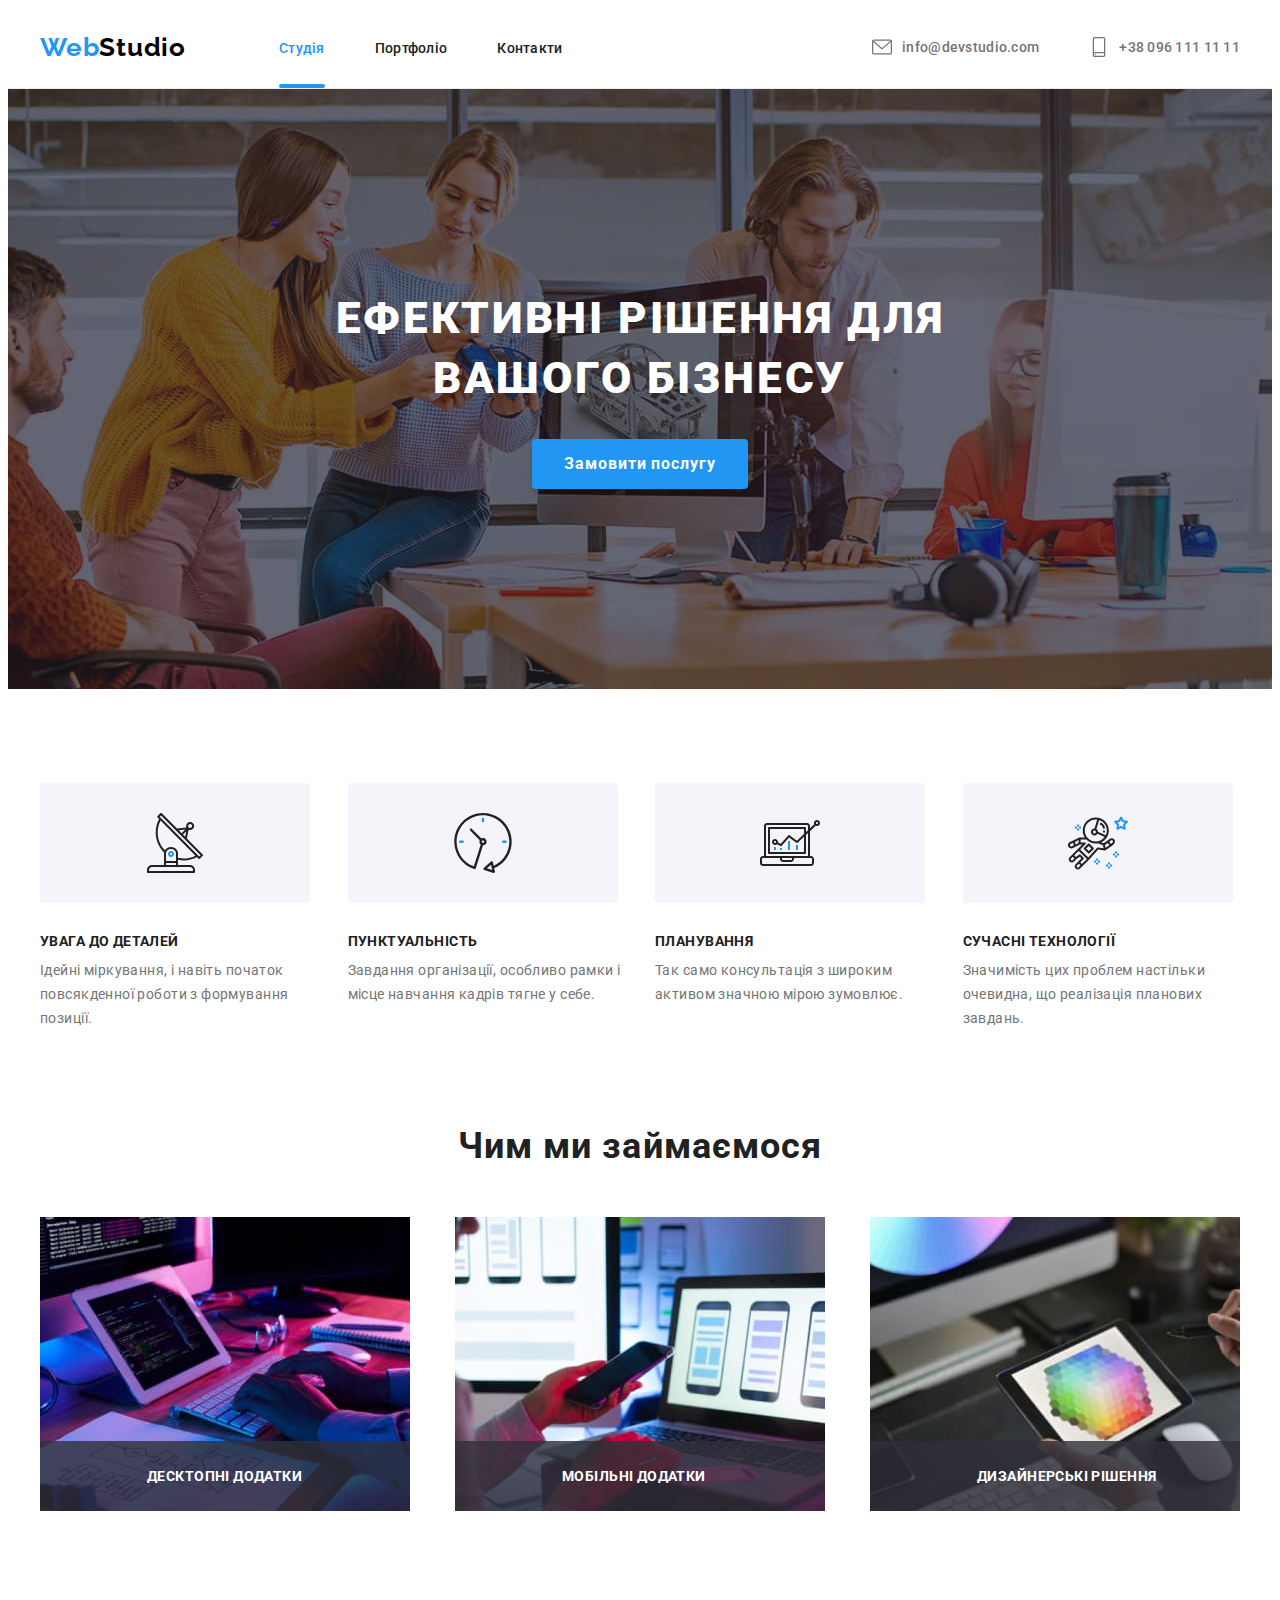
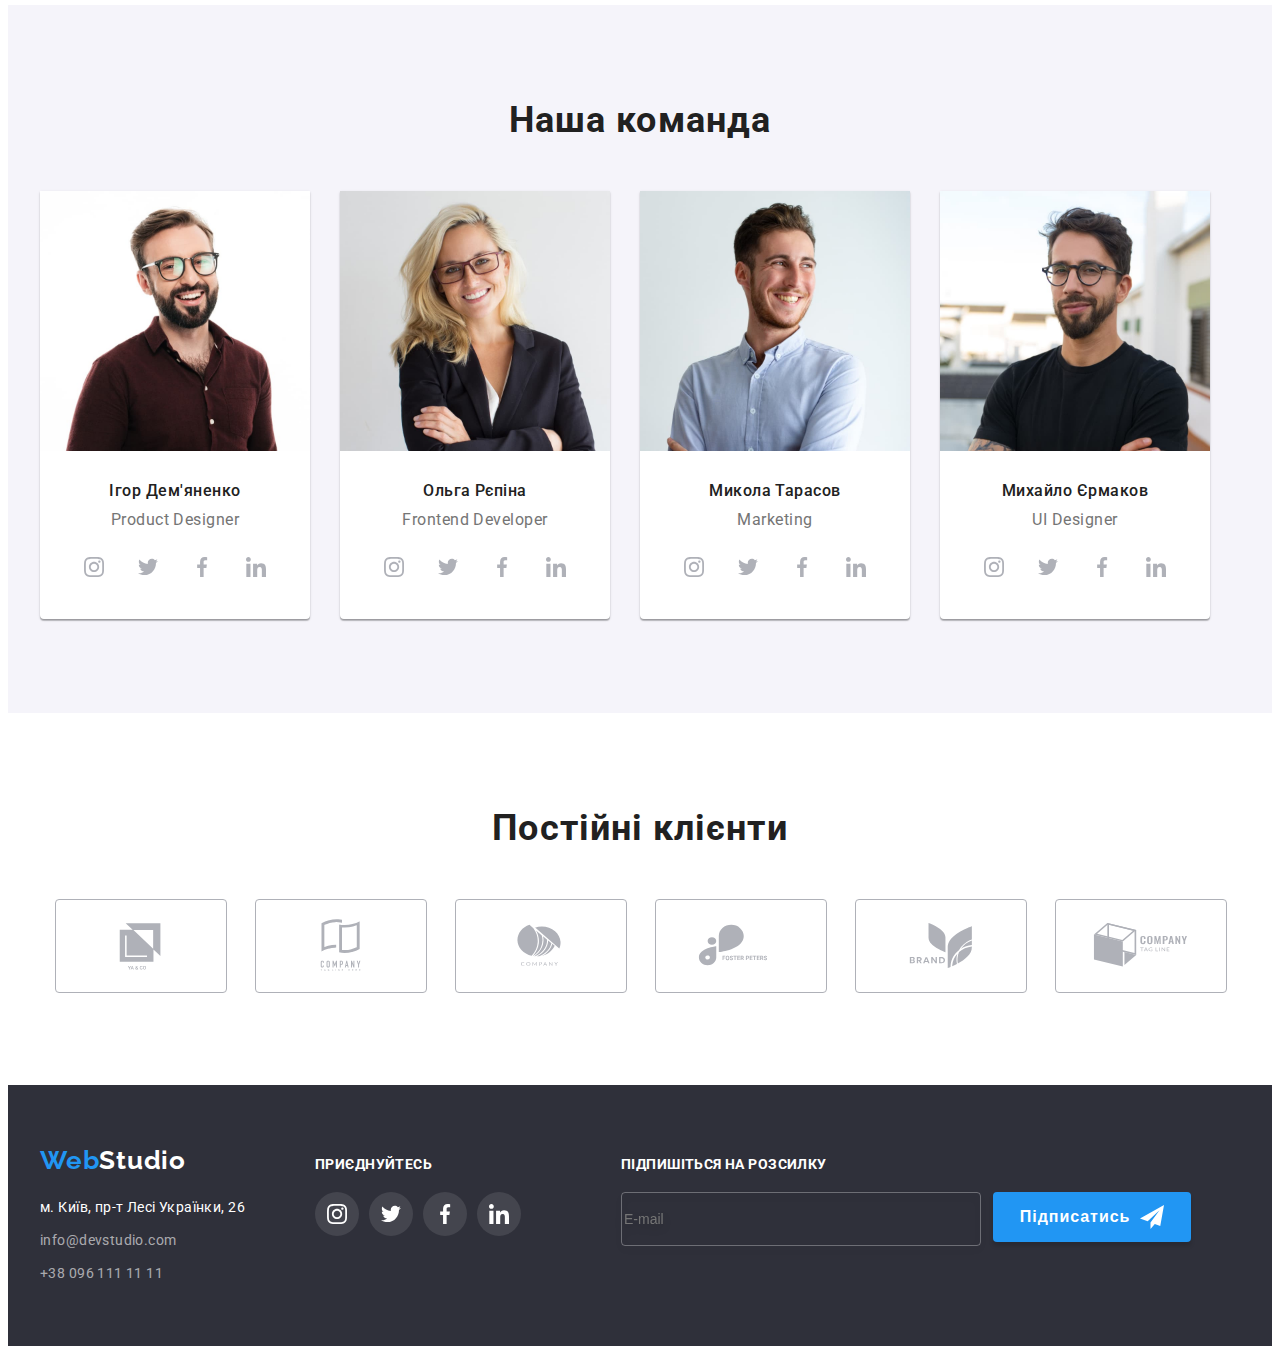
==== index.html @ 7d74ff97 "HW7" ====
<!DOCTYPE html>
<html lang="uk">
<head>
    <meta charset="UTF-8">
    <meta http-equiv="X-UA-Compatible" content="IE=edge">
    <meta name="viewport" content="width=device-width, initial-scale=1.0">
    <title>Home</title>
    <link rel="preconnect" href="https://fonts.googleapis.com">
    <link rel="preconnect" href="https://fonts.gstatic.com" crossorigin>
    <link href="https://fonts.googleapis.com/css2?family=Raleway:wght@700&family=Roboto:wght@400;500;700;900&display=swap" rel="stylesheet">
    <link rel="stylesheet" href="https://cdnjs.cloudflare.com/ajax/libs/modern-normalize/1.1.0/modern-normalize.min.css"
    integrity="sha512-wpPYUAdjBVSE4KJnH1VR1HeZfpl1ub8YT/NKx4PuQ5NmX2tKuGu6U/JRp5y+Y8XG2tV+wKQpNHVUX03MfMFn9Q=="
    crossorigin="anonymous" referrerpolicy="no-referrer" />
    <link rel="stylesheet" href="./css/styles.css">
</head>
<body>
    <header class="header">
        <div class="container header-container">
            <a href="#" class="logo link" lang="en">
            Web<span class="logo-studio">Studio</span>
            </a>
            <nav class="header-upnav">
                <ul class="header-nav">
                    <li><a href="#" class="header-is-active link is-active">Студія</a></li>
                    <li><a href="./portfolio.html" class="header-nav-link link non-active">Портфоліо</a></li>
                    <li><a href="#" class="header-nav-link link non-active">Контакти</a></li>
                </ul>
            </nav>
                <ul class="header-nav-list">
                    <li class="header-nav-downlist">
                        <a class="header-nav-address link" href="mailto:info@devstudio.com">
                            <svg class="header-soc-icon" width="20" height="20">
                                <use href="./images/icons.svg#icon-envelope"></use>
                            </svg>
                            info@devstudio.com
                        </a>
                    </li>
                    <li class="header-nav-downlist">
                        <a class="header-nav-contact link" href="tel:+380961111111">
                            <svg class="header-soc-icon" width="20" height="20">
                                <use href="./images/icons.svg#icon-smartphone"></use>
                            </svg>
                            +38 096 111 11 11
                        </a>
                    </li>
                </ul>
        </div>
        
    </header>

    <main>
        <section class="hero">
            <div class="container">
                <h1 class="hero-title">Ефективні рішення для <br> вашого бізнесу</h1>
                <button type="button" class="hero-btn" data-modal-open>Замовити послугу</button>
            </div>
        </section>
        
        <section class="about">
            <div class="container">
                <ul class="about-uplist">
                    <li class="about-list">
                        <div class="about-link">
                            <svg class="about-icon" width="106" height="60">
                                <use href="./images/icons.svg#icon-antenna"></use>
                            </svg>
                        </div>
                        <h3 class="about-title">УВАГА ДО ДЕТАЛЕЙ</h3>
                        <p class="about-subtitle">Ідейні міркування, і навіть початок повсякденної роботи з формування позиції.</p>
                    </li>
                    <li class="about-list">
                        <div class="about-link">
                            <svg class="about-icon" width="106" height="60">
                                <use href="./images/icons.svg#icon-clock"></use>
                            </svg>
                        </div>
                        <h3 class="about-title">ПУНКТУАЛЬНІСТЬ</h3>
                        <p class="about-subtitle">Завдання організації, особливо рамки і місце навчання кадрів тягне у себе.</p>
                    </li>
                    <li class="about-list">
                        <div class="about-link">
                            <svg class="about-icon" width="106" height="60">
                                <use href="./images/icons.svg#icon-diagram"></use>
                            </svg>
                        </div>
                        <h3 class="about-title">ПЛАНУВАННЯ</h3>
                        <p class="about-subtitle">Так само консультація з широким активом значною мірою зумовлює.</p>
                    </li>
                    <li class="about-list">
                        <div class="about-link">
                            <svg class="about-icon" width="106" height="60">
                                <use href="./images/icons.svg#icon-astronaut"></use>
                            </svg>
                        </div>
                        <h3 class="about-title">СУЧАСНІ ТЕХНОЛОГІЇ</h3>
                        <p class="about-subtitle">Значимість цих проблем настільки очевидна, що реалізація планових завдань.</p>
                    </li>
                </ul>
            </div>
        </section>
        
        <section class="example">
            <div class="container">
                <h2 class="example-title">Чим ми займаємося</h2>
                <ul class="example-list">
                    <li class="example-item">
                        <img src="./images/img.jpg" alt="Розробка" width="370" height="294">
                        <h3 class="example-text">Десктопні додатки</h3>
                    </li>
                    <li class="example-item">
                        <img src="./images/img-2.jpg" alt="Розмітка" width="370" height="294">
                        <h3 class="example-text">Мобільні додатки</h3>
                    </li>
                    <li class="example-item">
                        <img src="./images/img-3.jpg" alt="Дизайн" width="370" height="294">
                        <h3 class="example-text">Дизайнерські рішення</h3>
                    </li>
                </ul>
            </div>
        </section>
        
        <section class="team">
            <div class="container">
                <h2 class="team-title">Наша команда</h2>
                <ul class="team-uplist">
                    <li class="team-list">
                            <img class="team-item" src="./images/team1.jpg" alt="Ігор Дем'яненко" width="270" height="260">
                        <div class="team-description">
                            <h3 class="team-name">Ігор Дем'яненко</h3>
                            <p class="team-position">Product Designer</p>
                            <ul class="team-soc-list">
                                <li class="team-soc-item">
                                    <a class="team-soc-link link" href="#">
                                        <svg class="team-soc-icon" width="20" height="20">
                                            <use href="./images/icons.svg#icon-instagram"></use>
                                        </svg>
                                    </a>
                                </li>
                                <li class="team-soc-item">
                                    <a class="team-soc-link link" href="#">
                                        <svg class="team-soc-icon" width="20" height="20">
                                            <use href="./images/icons.svg#icon-twitter"></use>
                                        </svg>
                                    </a>
                                </li>
                                <li class="team-soc-item">
                                    <a class="team-soc-link link" href="#">
                                        <svg class="team-soc-icon" width="20" height="20">
                                            <use href="./images/icons.svg#icon-facebook"></use>
                                        </svg>
                                    </a>
                                </li>
                                <li class="team-soc-item">
                                    <a class="team-soc-link link" href="#">
                                        <svg class="team-soc-icon" width="20" height="20">
                                            <use href="./images/icons.svg#icon-linkedin"></use>
                                        </svg>
                                    </a>
                                </li>
                            </ul>
                        </div>
                    </li>
                    <li class="team-list">
                        <img class="team-item" src="./images/team2.jpg" alt="Ольга Рєпіна" width="270" height="260">
                        <div class="team-description">
                            <h3 class="team-name">Ольга Рєпіна</h3>
                            <p class="team-position">Frontend Developer</p>
                            <ul class="team-soc-list">
                                <li class="team-soc-item">
                                    <a class="team-soc-link link" href="#">
                                        <svg class="team-soc-icon" width="20" height="20">
                                            <use href="./images/icons.svg#icon-instagram"></use>
                                        </svg>
                                    </a>
                                </li>
                                <li class="team-soc-item">
                                    <a class="team-soc-link link" href="#">
                                        <svg class="team-soc-icon" width="20" height="20">
                                            <use href="./images/icons.svg#icon-twitter"></use>
                                        </svg>
                                    </a>
                                </li>
                                <li class="team-soc-item">
                                    <a class="team-soc-link link" href="#">
                                        <svg class="team-soc-icon" width="20" height="20">
                                            <use href="./images/icons.svg#icon-facebook"></use>
                                        </svg>
                                    </a>
                                </li>
                                <li class="team-soc-item">
                                    <a class="team-soc-link link" href="#">
                                        <svg class="team-soc-icon" width="20" height="20">
                                            <use href="./images/icons.svg#icon-linkedin"></use>
                                        </svg>
                                    </a>
                                </li>
                            </ul>
                        </div>
                    </li>
                    <li class="team-list">
                        <img class="team-item" src="./images/team3.jpg" alt="Микола Тарасов" width="270" height="260">
                        <div class="team-description">
                            <h3 class="team-name">Микола Тарасов</h3>
                            <p class="team-position">Marketing</p>
                            <ul class="team-soc-list">
                                <li class="team-soc-item">
                                    <a class="team-soc-link link" href="#">
                                        <svg class="team-soc-icon" width="20" height="20">
                                            <use href="./images/icons.svg#icon-instagram"></use>
                                        </svg>
                                    </a>
                                </li>
                                <li class="team-soc-item">
                                    <a class="team-soc-link link" href="#">
                                        <svg class="team-soc-icon" width="20" height="20">
                                            <use href="./images/icons.svg#icon-twitter"></use>
                                        </svg>
                                    </a>
                                </li>
                                <li class="team-soc-item">
                                    <a class="team-soc-link link" href="#">
                                        <svg class="team-soc-icon" width="20" height="20">
                                            <use href="./images/icons.svg#icon-facebook"></use>
                                        </svg>
                                    </a>
                                </li>
                                <li class="team-soc-item">
                                    <a class="team-soc-link link" href="#">
                                        <svg class="team-soc-icon" width="20" height="20">
                                            <use href="./images/icons.svg#icon-linkedin"></use>
                                        </svg>
                                    </a>
                                </li>
                            </ul>
                        </div>
                    </li>
                    <li class="team-list">
                        <img class="team-item" src="./images/team4.jpg" alt="Михайло Єрмаков" width="270" height="260">
                        <div class="team-description">
                            <h3 class="team-name">Михайло Єрмаков</h3>
                            <p class="team-position">UI Designer</p>
                            <ul class="team-soc-list">
                                <li class="team-soc-item">
                                    <a class="team-soc-link link" href="#">
                                        <svg class="team-soc-icon" width="20" height="20">
                                            <use href="./images/icons.svg#icon-instagram"></use>
                                        </svg>
                                    </a>
                                </li>
                                <li class="team-soc-item">
                                    <a class="team-soc-link link" href="#">
                                        <svg class="team-soc-icon" width="20" height="20">
                                            <use href="./images/icons.svg#icon-twitter"></use>
                                        </svg>
                                    </a>
                                </li>
                                <li class="team-soc-item">
                                    <a class="team-soc-link link" href="#">
                                        <svg class="team-soc-icon" width="20" height="20">
                                            <use href="./images/icons.svg#icon-facebook"></use>
                                        </svg>
                                    </a>
                                </li>
                                <li class="team-soc-item">
                                    <a class="team-soc-link link" href="#">
                                        <svg class="team-soc-icon" width="20" height="20">
                                            <use href="./images/icons.svg#icon-linkedin"></use>
                                        </svg>
                                    </a>
                                </li>
                            </ul>
                        </div>
                    </li>
                </ul>
            </div>
        </section>
    </main>

    <section class="custom">
        <div class="container">
        <h2 class="custom-title">Постійні клієнти</h2>
            <ul class="custom-list">
                <li class="custom-item">
                    <a class="custom-link link" href="#">
                        <svg class="custom-icon" width="106" height="60">
                            <use href="./images/icons.svg#icon-logo1"></use>
                        </svg>
                    </a>
                </li>
                <li class="custom-item">
                    <a class="custom-link link" href="#">
                        <svg class="custom-icon" width="106" height="60">
                            <use href="./images/icons.svg#icon-logo2"></use>
                        </svg>
                    </a>
                </li>
                <li class="custom-item">
                    <a class="custom-link link" href="#">
                        <svg class="custom-icon" width="106" height="60">
                            <use href="./images/icons.svg#icon-logo3"></use>
                        </svg>
                    </a>
                </li>
                <li class="custom-item">
                    <a class="custom-link link" href="#">
                        <svg class="custom-icon" width="106" height="60">
                            <use href="./images/icons.svg#icon-logo4"></use>
                        </svg>
                    </a>
                </li>
                <li class="custom-item">
                    <a class="custom-link link" href="#">
                        <svg class="custom-icon" width="106" height="60">
                            <use href="./images/icons.svg#icon-logo5"></use>
                        </svg>
                    </a>
                </li>
                <li class="custom-item">
                    <a class="custom-link link" href="#">
                        <svg class="custom-icon" width="106" height="60">
                            <use href="./images/icons.svg#icon-logo6"></use>
                        </svg>
                    </a>
                </li>
            </ul>
        </div>
    </section>

    <footer class="footer">
        <div class="container">
            <address class="footer-address">
                <div>
                    <a class="logo-footer link" href="./index.html">
                        Web<span class="logo-studio-footer">Studio</span>
                    </a>
                    <ul class="footer-address-list">
                        <li class="footer-contact">
                            <a class="footer-contact-address link" href="https://goo.gl/maps/bJUDp4eKKRwuamcF7" target="_blank"
                                rel="noopener noreferrer">м. Київ, пр-т Лесі Українки, 26</a>
                        </li>
                        <li class="footer-contact">
                            <a class="footer-contact-link link" href="mailto:info@devstudio.com">info@devstudio.com</a>
                        </li>
                        <li class="footer-contact">
                            <a class="footer-contact-link link" href="tel:+380961111111">+38 096 111 11 11</a>
                        </li>
                    </ul>
                </div>
                <div class="footer-soc">
                    <h2 class="footer-title">приєднуйтесь</h2>
                    <ul class="team-soc-list">
                        <li class="footer-soc-item">
                            <a class="footer-soc-link link" href="#">
                                <svg class="footer-soc-icon" width="20" height="20">
                                    <use href="./images/icons.svg#icon-instagram"></use>
                                </svg>
                            </a>
                        </li>
                        <li class="footer-soc-item">
                            <a class="footer-soc-link link" href="#">
                                <svg class="footer-soc-icon" width="20" height="20">
                                    <use href="./images/icons.svg#icon-twitter"></use>
                                </svg>
                            </a>
                        </li>
                        <li class="footer-soc-item">
                            <a class="footer-soc-link link" href="#">
                                <svg class="footer-soc-icon" width="20" height="20">
                                    <use href="./images/icons.svg#icon-facebook"></use>
                                </svg>
                            </a>
                        </li>
                        <li class="footer-soc-item">
                            <a class="footer-soc-link link" href="#">
                                <svg class="footer-soc-icon" width="20" height="20">
                                    <use href="./images/icons.svg#icon-linkedin"></use>
                                </svg>
                            </a>
                        </li>
                    </ul>
                </div>
                <div class="footer-send">
                    <h3 class="footer-left-title">Підпишіться на розсилку</h3>
                    <form class="footer-downsend">
                        <input type="email" name="mail" placeholder="E-mail" class="mail-footer">
                        <button type="submit" class="btn-footer">Підписатись
                            <svg class="footer-btn-icon" width="24" height="24">
                                <use href="./images/icons.svg#icon-send"></use>
                            </svg>
                        </button>
                    </form>
                </div>
            </address>
        </div>
    </footer>
    
    <div class="backdrop is-hidden" data-modal>
        <div class="modal">
            <button class="modal-btn" data-modal-close>
                <svg class="modal-close-icon" width="18" height="18">
                    <use href="./images/icons.svg#icon-close-back"></use>
                </svg>
            </button>
            <h2 class="modal-title">Залиште свої дані, ми вам передзвонимо</h2>
            <form class="js-speaker-form">
                    <label for="name" class="text-upbox">Ім'я</label>
                    <div class="modal-content">
                        <input type="text" name="name" id="name" class="modal-upbox">
                        <svg class="modal-icon" width="18" height="18">
                            <use href="./images/icons.svg#icon-person"></use>
                        </svg>
                    </div>
                
                <label for="tel" class="text-upbox">Телефон</label>
                <div class="modal-content">
                    <input type="tel" name="tel" id="tel" class="modal-upbox">
                    <svg class="modal-icon" width="18" height="18">
                        <use href="./images/icons.svg#icon-phone"></use>
                    </svg>
                </div>

                <label for="email" class="text-upbox">Пошта</label>
                <div class="modal-content">
                    <input type="email" name="email" id="email" class="modal-upbox">
                    <svg class="modal-icon" width="18" height="18">
                        <use href="./images/icons.svg#icon-email"></use>
                    </svg>
                </div>

                <label for="comment" class="comment">Коментар</label>
                <textarea class="comment-box" name="comment" placeholder="Введіть текст" id="comment"></textarea>
                
            </form>
                <form class="checkbox">
                        <input type="checkbox" name="agree" value="agree" id="agree" class="agree-box" />
                        <span class="checkbox-icon"></span>
                        <label for="agree" class="agree">Погоджуюся з розсилкою та приймаю 
                            <a href="#" class="link-in-agree">Умови договору</a>
                        </label>
                </form>
                <form class="btn-sudmit-box">
                    <button type="submit" class="btn-sudmit">Відправити</button>
                </form>
        </div>
    </div>
    
<script src="./js/modal.js"></script>
</body>

</html
---- css/styles.css ----
:root{
--title-color: #212121;
--subtitle-color: #757575;
--blue-active-color: #2196F3;
--white-title-color: #FFFFFF;
--white-btm-color: #FFFFFF;
--fill-icons-color: #AFB1B8;
--t-d: 250ms;
--t-t-f: cubic-bezier(0.4, 0, 0.2, 1);
}

h1,
h2,
h3,
h4,
h5,
h6,
p {
    margin: 0;
}

ul {
    list-style: none;
    margin: 0;
    padding: 0;
}

img {
    display: block;
}

body{
    font-family: 'Roboto', sans-serif;
}
.link {
    text-decoration: none;
}
.logo{
    font-family: 'Raleway';
    font-style: normal;
    font-weight: 700;
    font-size: 26px;
    line-height: 1.1923;
    letter-spacing: 0.03em;
    color: #2196F3;
    
    margin-right: 93px;
}

.logo-studio {
    color: #000000;
}
.logo-studio-footer {
    color: #FFFFFF;
}

.container {
    width: 1200px;
    padding-left: 15px;
    padding-right: 15px;
    margin: 0 auto;
    
}

/* ------------HEADER-------------- */

.header-container{
    display: flex;
    align-items: center;
}

.header {
    padding-top: 24px;
    padding-bottom: 25px;
    border-bottom: 1px solid rgba(236, 236, 236, 1);
}

.header-upnav {
    display: flex;
}

.header-nav {
    list-style: none;
    display: flex;
    gap: 50px;
}


.header-nav-link {
    position: relative;

    font-weight: 500;
    font-size: 14px;
    line-height: 1.1428;
    letter-spacing: 0.02em;
    color: var(--title-color);
    text-decoration: none;
    padding-bottom: 32px;

    transition-property: color;
    transition-duration: var(--t-d);
    transition-timing-function: var(--t-t-f);
}

.header-nav-link:hover,
.header-nav-link:focus {
    color: var(--blue-active-color);
}

.header-is-active{
    position: relative;

    font-weight: 500;
    font-size: 14px;
    line-height: 1.1428;
    letter-spacing: 0.02em;
    color: var(--blue-active-color);
    text-decoration: none;
    padding-bottom: 32px;
}

.non-active{}

.non-active::after{
    content:"";

    position: absolute;
    left: 0;
    bottom: 0;

    width: 100%;
    height: 4px;
    background: var(--blue-active-color);
    border-radius: 2px;

    opacity: 0;

    transition-property: opacity;
    transition-duration: var(--t-d);
    transition-timing-function: var(--t-t-f);
}

.non-active:hover::after,
.non-active:focus::after {
    opacity: 1;
}

.is-active{}

.is-active::after {
    content:"";

    position: absolute;
    left: 0;
    bottom: 0;

    width: 100%;
    height: 4px;
    background: var(--blue-active-color);
    border-radius: 2px;
    display: block;


    transition-property: opacity;
    transition-duration: var(--t-d);
    transition-timing-function: var(--t-t-f);
}


.header-nav-list {
    display: flex;
    margin-left: auto;
}

.header-nav-downlist {
}


.header-nav-address {
    font-weight: 500;
    font-size: 14px;
    line-height: 1.1428;
    letter-spacing: 0.02em;
    color: var(--subtitle-color);
    margin-right: 50px;
    display: flex;
    align-items: center;
    transition-property: color;
    transition-duration: var(--t-d);
    transition-timing-function: var(--t-t-f);
    }

.header-soc-icon {
fill: #757575;
margin-right: 10px;
transition-property: fill;
transition-duration: var(--t-d);
transition-timing-function: var(--t-t-f);
}

.header-nav-address:hover,
.header-nav-address:focus {
color: var(--blue-active-color);
}

.header-nav-address:hover .header-soc-icon,
.header-nav-address:focus .header-soc-icon {
    fill: var(--blue-active-color);
}

.header-nav-contact {
    font-weight: 500;
    font-size: 14px;
    line-height: 1.1428;
    letter-spacing: 0.02em;
    color: var(--subtitle-color);
    display: flex;
    align-items: center;
    transition-property: color;
    transition-duration: var(--t-d);
    transition-timing-function: var(--t-t-f);
}

.header-nav-contact:hover,
.header-nav-contact:focus {
color: var(--blue-active-color);
}

.header-nav-contact:hover .header-soc-icon,
.header-nav-contact:focus .header-soc-icon {
    fill: var(--blue-active-color);
}
/* ------------HERO-------------- */

.hero{
background-image: linear-gradient(rgba(47, 48, 58, 0.4),
    rgba(47, 48, 58, 0.4)),
    url(../images/hero_image.jpg);

    background-position: center;
    background-size: cover;
    margin: 0 auto;

    padding-top: 200px;
    padding-bottom: 200px;
}

.hero-title {
    font-weight: 900;
    font-size: 44px;
    line-height: 1.3636;
    text-align: center;
    letter-spacing: 0.06em;
    color: var(--white-title-color);
    text-transform: uppercase;
    margin-bottom: 30px;
}
.hero-btn {
    font-family: inherit;
    font-weight: 700;
    font-size: 16px;
    line-height: 1.875;
    display: flex;
    align-items: center;
    text-align: center;
    letter-spacing: 0.06em;
    color: var(--white-btm-color);
    background: #2196F3;
    box-shadow: 0px 4px 4px rgba(0, 0, 0, 0.15);
    border-radius: 4px;
    border: none;
    cursor: pointer;
    display: block;
    margin: 0 auto;
    width: 216px;
    height: 50px;
}

/* ------------ABOUT-------------- */

.about {
    padding-top: 94px;
    padding-bottom: 94px;
}

.about-uplist {
    display: flex;
    gap: 30px;
}

.about-list {
    flex-basis: calc((100% - 90px) / 4);
}

.about-title {
    font-size: 14px;
    line-height: 1.1428;
    letter-spacing: 0.03em;
    text-transform: uppercase;
    color: var(--title-color);
    margin-bottom: 10px;
}
.about-subtitle {
    font-size: 14px;
    line-height: 1.7142;
    letter-spacing: 0.03em;
    color: var(--subtitle-color);
}

.about-link {
    width: 270px;
    height: 120px;
    background: #F5F4FA;
    border-radius: 4px;
    display: flex;
    align-items: center;
    justify-content: center;
    margin-bottom: 30px;
}

.about-icon {
}

/* ------------EXAMPLE-------------- */

.example {
    padding-bottom: 94px;
}
.example-title {
    font-size: 36px;
    line-height: 1.17;
    text-align: center;
    letter-spacing: 0.03em;
    color: var(--title-color);
    margin-bottom: 50px;
}
.example-list {
    display: flex;
    justify-content: space-between;
}

.example-item {
    position: relative;
}

.example-item::after{
    content: "";
    position: absolute;
    background: rgba(47, 48, 58, 0.8);
    width: 100%;
    height: 70px;
    bottom: 0px;
}

.example-text {
    font-size: 14px;
    line-height: 1.1428;
    text-align: center;
    letter-spacing: 0.03em;
    text-transform: uppercase;
    color: #FFFFFF;

    position: absolute;
    bottom: 27px;
    left: 107px;
    z-index: 1;
}

/* ------------TEAM-------------- */

.team {
    background: #F5F4FA;
    padding-top: 94px;
    padding-bottom: 94px;
}
.team-title {
    font-size: 36px;
    line-height: 1.17;
    text-align: center;
    letter-spacing: 0.03em;
    color: var(--title-color);
    margin-bottom: 50px;
}
.team-uplist {
    display: flex;
    gap: 30px;
}

.team-list {
    background-color: #FFFFFF;
    box-shadow: 0px 1px 3px rgba(0, 0, 0, 0.12), 0px 1px 1px rgba(0, 0, 0, 0.14), 0px 2px 1px rgba(0, 0, 0, 0.2);
    border-radius: 0px 0px 4px 4px;
}

.team-item {
}

.team-description {
    padding-top: 30px;
    padding-bottom: 30px;
}

.team-name {
    font-weight: 500;
    font-size: 16px;
    line-height: 1.1875;
    text-align: center;
    letter-spacing: 0.03em;
    color: var(--title-color);
    margin-bottom: 10px;
}
.team-position {
    font-size: 16px;
    line-height: 1.1875;
    text-align: center;
    letter-spacing: 0.03em;
    color: var(--subtitle-color);
    margin-bottom: 16px;
}

.team-soc-list {
    display: flex;
    justify-content: center;
    gap: 10px;
}

.team-soc-item {
    width: 44px;
    height: 44px;
}

.team-soc-link {
    width: 100%;
    height: 100%;
    background-color: #FFFFFF;
    border-radius: 50%;
    display: flex;
    align-items: center;
    justify-content: center;

    transition-property: background-color;
    transition-duration: var(--t-d);
    transition-timing-function: var(--t-t-f);
}

.team-soc-icon {
    fill: var(--fill-icons-color);
    transition-property: fill;
    transition-duration: var(--t-d);
    transition-timing-function: var(--t-t-f);
}

.team-soc-link:hover,
.team-soc-link:focus {
    background-color: var(--blue-active-color);
}

.team-soc-link:hover .team-soc-icon,
.team-soc-link:focus .team-soc-icon {
    fill: #FFFFFF;
}


/* ------------Custom-------------- */

.custom {
    background: #FFFFFF;
    padding-top: 94px;
    padding-bottom: 94px;
}

.custom-title {
    font-size: 36px;
    line-height: 1.17;
    text-align: center;
    letter-spacing: 0.03em;
    color: var(--title-color);
    margin-bottom: 50px;
}

.custom-list {
    display: flex;
    justify-content: center;
    gap: 30px;
}

.custom-item {
    width: 170px;
    height: 92px;
}

.custom-link {
    width: 100%;
    height: 100%;
    border: 1px solid #AFB1B8;
    border-radius: 4px;
    display: flex;
    align-items: center;
    justify-content: center;
    transition-property: border-color;
    transition-duration: var(--t-d);
    transition-timing-function: var(--t-t-f);
}

.custom-icon {
fill: var(--fill-icons-color);
transition-property: fill;
transition-duration: var(--t-d);
transition-timing-function: var(--t-t-f);
}

.custom-link:hover,
.custom-link:focus {
    border-color: #2196F3;
}

.custom-link:hover .custom-icon,
.custom-link:focus .custom-icon {
    fill: var(--blue-active-color);
}


/* ------------FOOTER-------------- */

.footer {
background: #2F303A;
padding-top: 60px;
padding-bottom: 60px;
}

.logo-footer {
    font-family: 'Raleway';
    font-style: normal;
    font-weight: 700;
    font-size: 26px;
    line-height: 1.1923;
    letter-spacing: 0.03em;
    color: #2196F3;
}

.footer-address {
    display: flex;
    align-items: baseline;
}

.footer-address-list{
    margin-top: 20px;
}

.footer-contact {
    font-size: 14px;
    line-height: 1.7142;
    letter-spacing: 0.03em;
    font-style: normal;
    margin-top: 9px;
}

.footer-contact-address {
color: #FFFFFF;
}
.footer-contact-link{
    color: rgba(255, 255, 255, 0.6)
}

.footer-soc {
    margin-left: 70px;
}

.footer-title {
    font-style: normal;
    font-size: 14px;
    line-height: 1.1428;
    letter-spacing: 0.03em;
    text-transform: uppercase;
    color: #FFFFFF;
    margin-bottom: 20px;
}

.team-soc-list {
    display: flex;
    justify-content: center;
    gap: 10px;
}

.footer-soc-item {
    width: 44px;
    height: 44px;
}

.footer-soc-link {
    width: 100%;
    height: 100%;
    background-color: rgba(255, 255, 255, 0.1);
    border-radius: 50%;
    display: flex;
    align-items: center;
    justify-content: center;
    transition-property: background-color;
    transition-duration: var(--t-d);
    transition-timing-function: var(--t-t-f);
}

.footer-soc-icon {
fill: #FFFFFF;
}

.footer-soc-link:hover,
.footer-soc-link:focus {
    background-color: var(--blue-active-color);
}

.footer-send {
    width: 570px;
    height: 86px;
    margin-left: 93px;
    padding-left: 7px;
}

.footer-left-title {
    font-style: normal;
    font-size: 14px;
    line-height: 1.1428;
    letter-spacing: 0.03em;
    text-transform: uppercase;
    color: #FFFFFF;
    margin-bottom: 20px;
}

.footer-downsend {
    display: flex;
}

.mail-footer {
    width: 358px;
    height: 50px;
    background-color: transparent;
    margin-right: 12px;
    font-size: 14px;
    color: #FFFFFF;

    border: 1px solid rgba(255, 255, 255, 0.3);
    filter: drop-shadow(0px 4px 4px rgba(0, 0, 0, 0.15));
    border-radius: 4px;
}

.btn-footer {
    font-weight: 700;
    font-size: 16px;
    line-height: 1.875;

    display: flex;
    align-items: center;
    text-align: center;
    justify-content: center;
    letter-spacing: 0.06em;

    color: #FFFFFF;

    width: 200px;
    height: 50px;

    background: #2196F3;
    box-shadow: 0px 4px 4px rgba(0, 0, 0, 0.15);
    border-radius: 4px;
    border: none;
    cursor: pointer;
}

.footer-btn-icon {
    fill: #FFFFFF;
    margin-left: 10px;
}

/* ------------PORTFOLIO-------------- */

.portfolio {
    padding-top: 94px;
    padding-bottom: 94px;
}
.all-btn {
    margin-bottom: 50px;

    display: flex;
    gap: 8px;
    justify-content: center;
}

.portfolio-btn {
    font-family: 'Roboto';
    font-style: normal;
    font-weight: 500;
    font-size: 16px;
    line-height: 1.625;
    text-align: center;
    letter-spacing: 0.03em;
    color: #212121;
    cursor: pointer;
    background: #F5F4FA;
    border: none;
    border-radius: 4px;
    padding: 6px 22px 6px 22px;

    transition-property: background-color, box-shadow, border-radius, color ;
    transition-duration: var(--t-d);
    transition-timing-function: var(--t-t-f);
}
.portfolio-btn:hover,
.portfolio-btn:focus{
background-color: #2196F3;
box-shadow: 0px 3px 1px rgba(0, 0, 0, 0.1), 0px 1px 2px rgba(0, 0, 0, 0.08), 0px 2px 2px rgba(0, 0, 0, 0.12);
border-radius: 4px;
color: #FFFFFF;
}

.portfolio-uplist {
    display: flex;
    gap: 28px;
    flex-wrap: wrap;
}

.portfolio-list {
transition-property: box-shadow;
transition-duration: var(--t-d);
transition-timing-function: var(--t-t-f);
}

.portfolio-list:hover,
.portfolio-list:focus {
box-shadow: 0px 1px 1px rgba(0, 0, 0, 0.12), 0px 4px 4px rgba(0, 0, 0, 0.06), 1px 4px 6px rgba(0, 0, 0, 0.16);
}

.portfolio-list:hover .portfolio-uptext,
.portfolio-list:focus .portfolio-uptext {
transform: translateY(0%);
}
.portfolio-list:hover .portfolio-block::after,
.portfolio-list:focus .portfolio-block::after{
transform: translateY(-100%);
}

.portfolio-block {
    position: relative;
    overflow: hidden;
}

.portfolio-block::after {
    content: "";
    position: absolute;
    background-color: rgba(33, 150, 243, 0.9);
    width: 100%;
    height: 100%;
    transform: translateY(0%);

    transition-property: transform;
    transition-duration: var(--t-d);
    transition-timing-function: var(--t-t-f);
}

.portfolio-item {}

.portfolio-uptext {
    font-size: 18px;
    line-height: 1.5555;
    letter-spacing: 0.03em;
    color: #FFFFFF;

    position: absolute;
    top: 63px;
    left: 24px;
    bottom: 63px;
    right: 24px;
    transform: translateY(134%);
    z-index: 1;

    transition-property: transform;
    transition-duration: var(--t-d);
    transition-timing-function: var(--t-t-f);
}

.under-photo {
    padding: 20px 24px;
    border: 1px solid #EEEEEE;
}

.portfolio-title {
    font-size: 18px;
    line-height: 2;
    letter-spacing: 0.06em;
    color: var(--title-color);
}
.portfolio-text {
    font-size: 16px;
    line-height: 1.875;
    letter-spacing: 0.03em;
    color: var(--subtitle-color);
}


/* ------------MODAL-------------- */

.backdrop{
    position: fixed;
    top: 0;
    left: 0;

    width: 100%;
    height: 100%;
    background: rgba(0, 0, 0, 0.2);

    transition-property: opacity visibility;
    transition-duration: var(--t-d);
    transition-timing-function: var(--t-t-f);
}

.backdrop.is-hidden{
    opacity: 0;
    visibility: hidden;
    pointer-events: none;
}

.backdrop.is-hidden .modal{
    transform: translate(-50%, -50%) scale(2);
}

.modal{
    position: absolute;
    top: 50%;
    left: 50%;
    transform: translate(-50%, -50%) scale(1);

    width: 528px;
    height: 581px;
    background: #FFFFFF;
    box-shadow: 0px 1px 3px rgba(0, 0, 0, 0.12), 0px 1px 1px rgba(0, 0, 0, 0.14), 0px 2px 1px rgba(0, 0, 0, 0.2);
    border-radius: 4px;


    transition-property: transform;
    transition-duration: var(--t-d);
    transition-timing-function: var(--t-t-f);
}

.modal-btn{
    width: 30px;
    height: 30px;
    background: #FFFFFF;
    border: 1px solid rgba(0, 0, 0, 0.1);
    border-radius: 50%;
    display: flex;
    align-items: center;
    justify-content: center;
    margin-left: auto;
    margin-right: 8px;
    margin-top: 8px;
    cursor: pointer;
}

.modal-close-icon {
    fill: #000000;
}

.modal-btn:hover .modal-close-icon,
.modal-btn:focus .modal-close-icon{
    fill: var(--blue-active-color);
}

.modal-title{
    font-size: 20px;
    line-height: 1.15;
    text-align: center;
    letter-spacing: 0.03em;
    color: var(--title-color);

    margin-top: 10px;
}

.js-speaker-form {
    width: 448px;
    height: 342px;
    margin-left: 40px;
    margin-top: 12px;
    display: flex;

    flex-direction: column;
}

.text-upbox{
    font-weight: 400;
    font-size: 12px;
    line-height: 1.6666;
    letter-spacing: 0.01em;
    color: #757575;
}

.modal-content {
    position: relative;
}

.modal-upbox{
    border: 1px solid rgba(33, 33, 33, 0.2);
    border-radius: 4px;
    width: 448px;
    min-height: 40px;
    margin-bottom: 6px;
    padding-left: 35px;
    outline: transparent;

    transition-property: border-color;
    transition-duration: var(--t-d);
    transition-timing-function: var(--t-t-f);
}

.modal-upbox:focus{
    border-color: var(--blue-active-color);
}

.modal-icon{
    position: absolute;
    left: 12px;
    top: 50%;
    transform: translateY(-60%);

    transition-property: fill;
    transition-duration: var(--t-d);
    transition-timing-function: var(--t-t-f);
}

.modal-upbox:focus + .modal-icon{
    fill: var(--blue-active-color);
}

.comment {
    font-weight: 400;
    font-size: 12px;
    line-height: 1.6666;
    letter-spacing: 0.01em;
    color: #757575;
}

.comment-box {
    min-width: 448px;
    min-height: 120px;
    padding: 12px 16px 12px 16px;
    font-size: 14px;

    border: 1px solid rgba(33, 33, 33, 0.2);
    border-radius: 4px;
    margin-bottom: 20px;
    resize: none;

    outline: transparent;

    transition-property: border-color;
    transition-duration: var(--t-d);
    transition-timing-function: var(--t-t-f);
}

.comment-box:focus{
    border-color: var(--blue-active-color);
}

.checkbox{
    width: 425px;
    height: 24px;
    margin-bottom: 30px;
    margin-left: 52px;
    margin-top: 20px;

    display: flex;
    align-items: center;
}

.agree-box{
    -webkit-appearance: none;
    -moz-appearance: none;
    appearance: none;

    position: absolute;

    width: 16px;
    height: 15px;
}

.agree {
    font-weight: 400;
    font-size: 14px;
    line-height: 1.7142;
    letter-spacing: 0.03em;
    color: #757575;

    margin-left: 7px;
}

.checkbox-icon{
    display: inline-block;
    width: 16px;
    height: 15px;
    background-image:
    url(../images/checkbox-off.svg);
}

.agree-box:checked + .checkbox-icon{
    background-image:
    url(../images/checkbox-on.svg);
}

.link-in-agree{
    color: #2196F3;
}

.btn-sudmit-box {

    margin-bottom: 40px;
    margin-left: 164px;
    margin-right: 164px;
}

.btn-sudmit {
    min-width: 200px;
    min-height: 50px;

    font-weight: 700;
    font-size: 16px;
    line-height: 1.875;

    display: flex;
    align-items: center;
    text-align: center;
    justify-content: center;
    letter-spacing: 0.06em;

    color: #FFFFFF;
    background: #2196F3;
    box-shadow: 0px 4px 4px rgba(0, 0, 0, 0.15);
    border-radius: 4px;
    border: none;
    cursor: pointer;
}
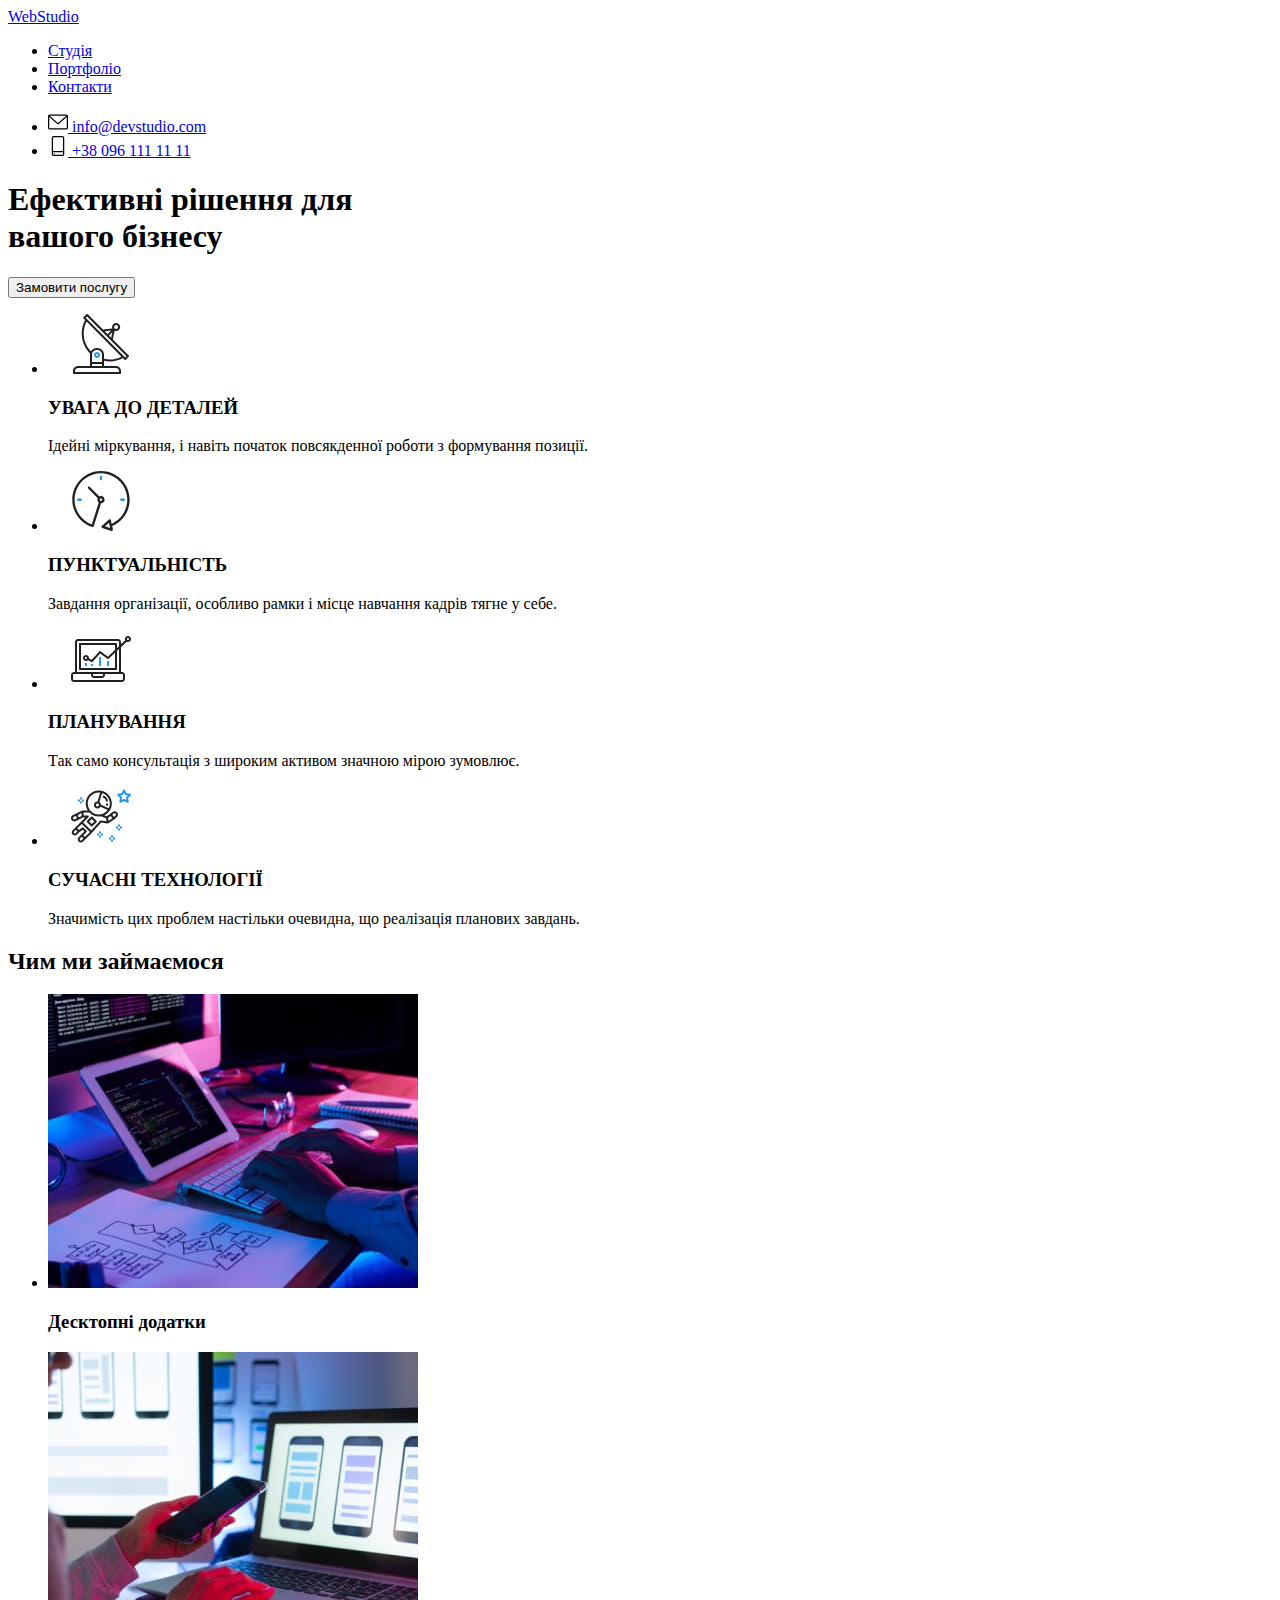
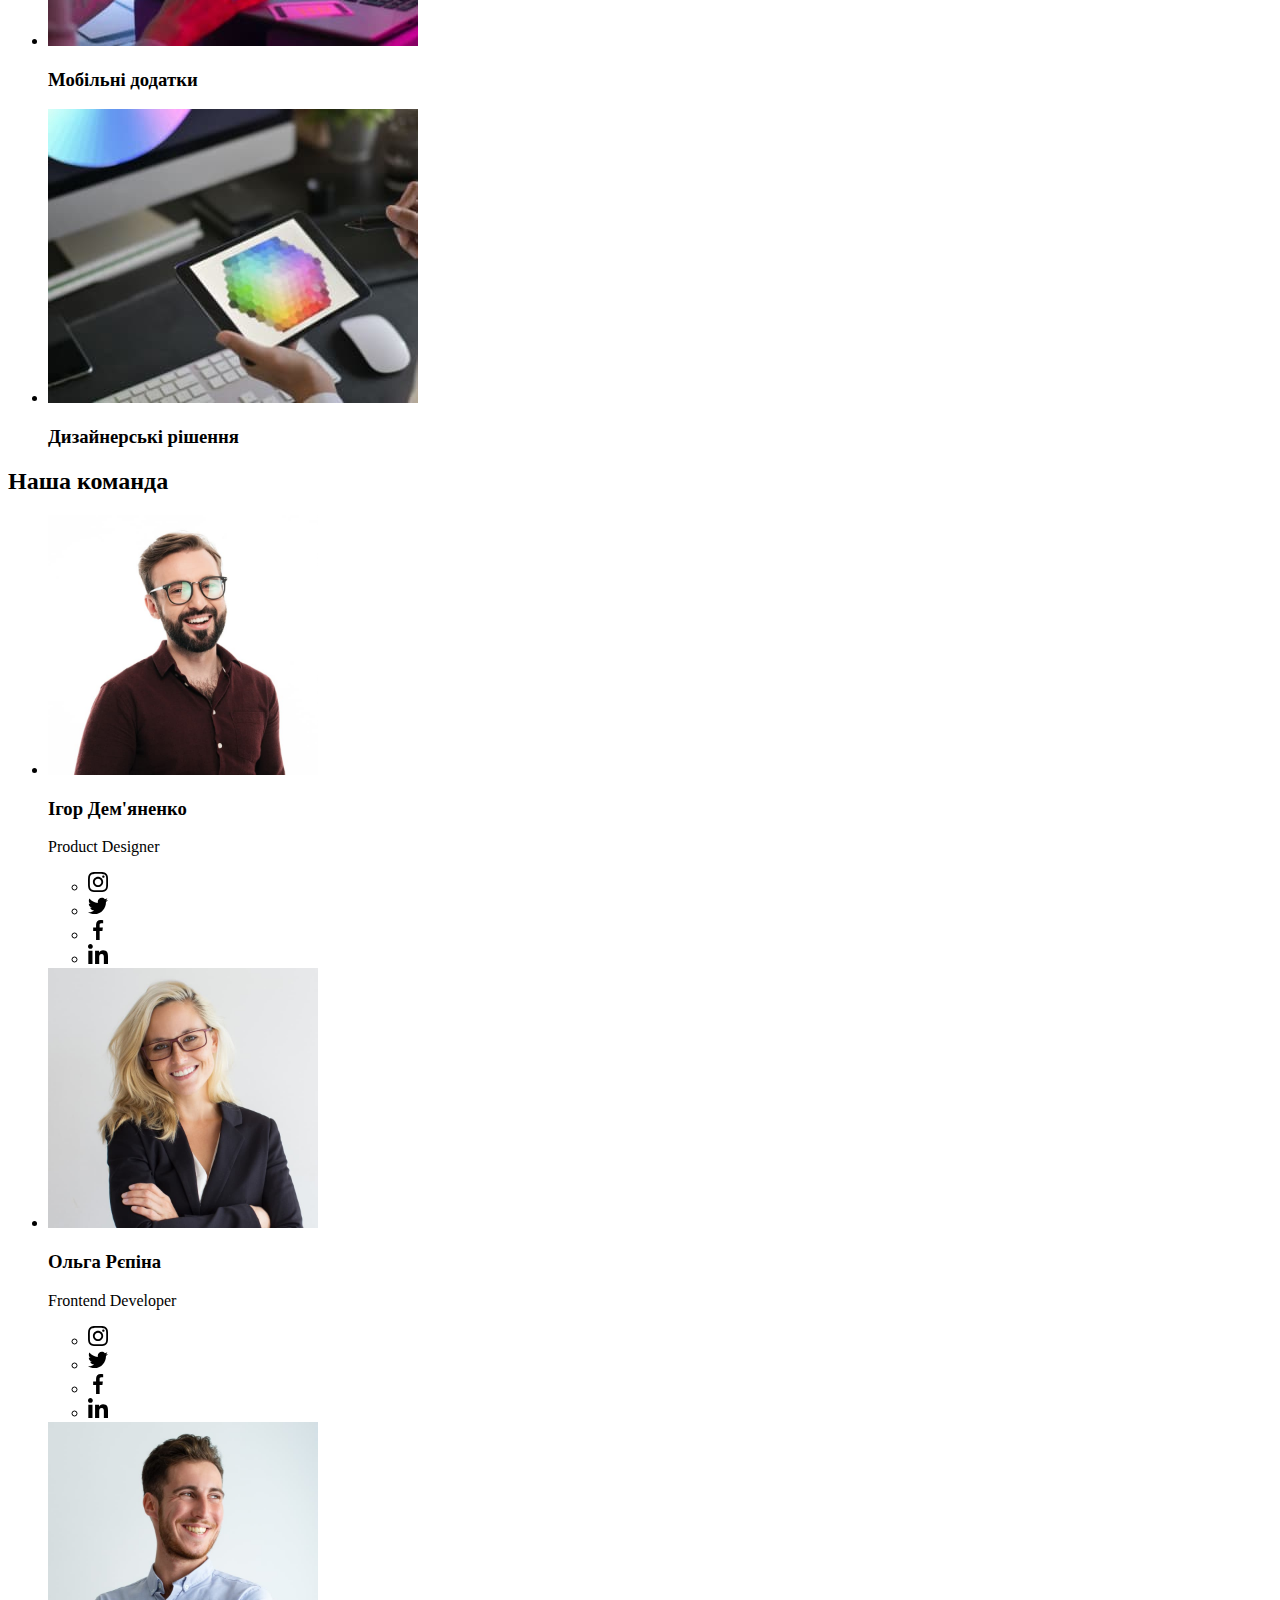
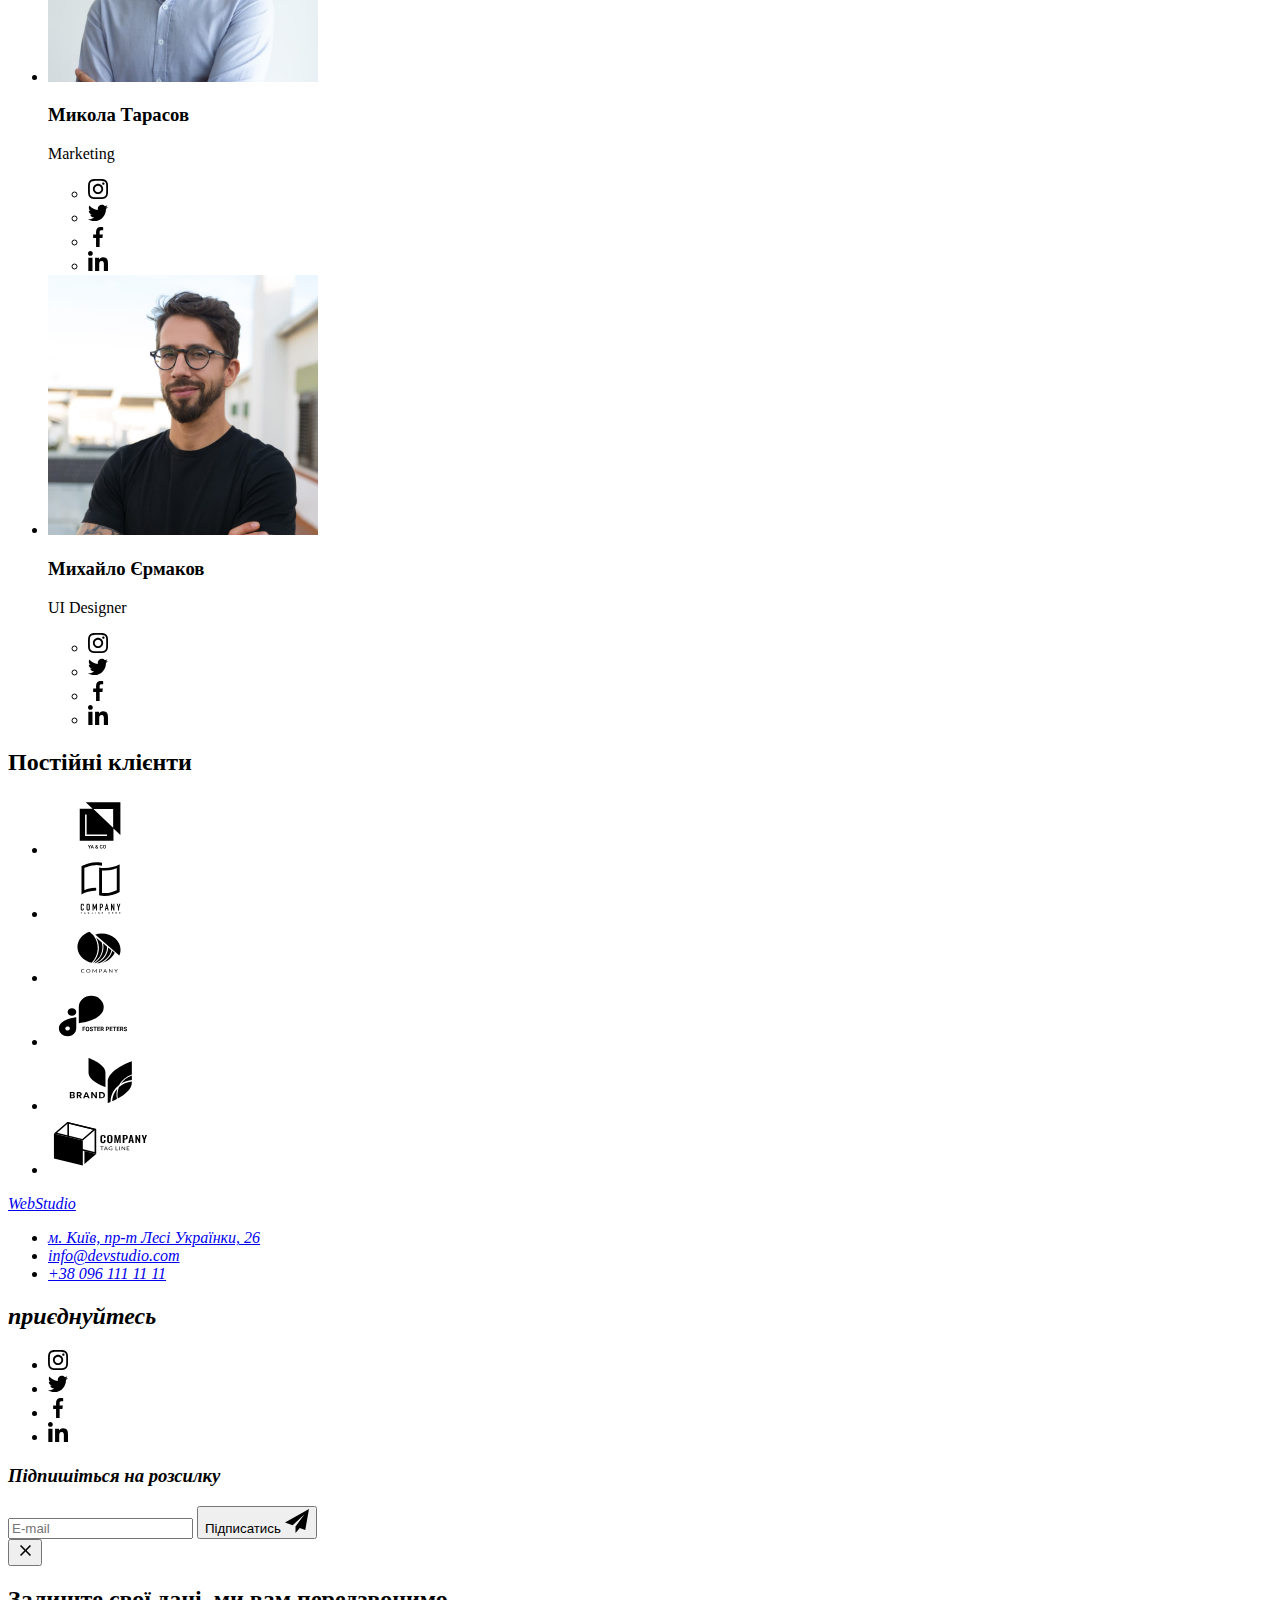
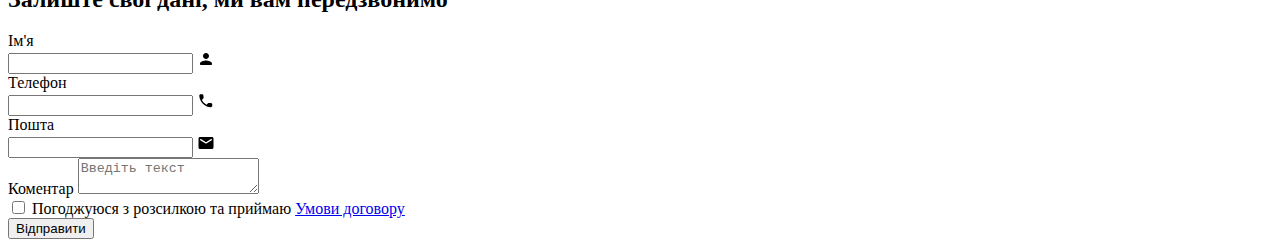
==== commit ab50bb23: "HW7" ====
--- a/index.html
+++ b/index.html
@@ -12,6 +12,7 @@
     integrity="sha512-wpPYUAdjBVSE4KJnH1VR1HeZfpl1ub8YT/NKx4PuQ5NmX2tKuGu6U/JRp5y+Y8XG2tV+wKQpNHVUX03MfMFn9Q=="
     crossorigin="anonymous" referrerpolicy="no-referrer" />
     <link rel="stylesheet" href="./css/styles.css">
+    <link rel="stylesheet" href="./sass/main.scss">
 </head>
 <body>
     <header class="header">
--- a/css/styles.css
+++ b/css/styles.css
@@ -1,1038 +1,41 @@
-:root{
---title-color: #212121;
---subtitle-color: #757575;
---blue-active-color: #2196F3;
---white-title-color: #FFFFFF;
---white-btm-color: #FFFFFF;
---fill-icons-color: #AFB1B8;
---t-d: 250ms;
---t-t-f: cubic-bezier(0.4, 0, 0.2, 1);
-}
 
-h1,
-h2,
-h3,
-h4,
-h5,
-h6,
-p {
-    margin: 0;
-}
 
-ul {
-    list-style: none;
-    margin: 0;
-    padding: 0;
-}
 
-img {
-    display: block;
-}
 
-body{
-    font-family: 'Roboto', sans-serif;
-}
-.link {
-    text-decoration: none;
-}
-.logo{
-    font-family: 'Raleway';
-    font-style: normal;
-    font-weight: 700;
-    font-size: 26px;
-    line-height: 1.1923;
-    letter-spacing: 0.03em;
-    color: #2196F3;
-    
-    margin-right: 93px;
-}
 
-.logo-studio {
-    color: #000000;
-}
-.logo-studio-footer {
-    color: #FFFFFF;
-}
 
-.container {
-    width: 1200px;
-    padding-left: 15px;
-    padding-right: 15px;
-    margin: 0 auto;
-    
-}
+
 
 /* ------------HEADER-------------- */
 
-.header-container{
-    display: flex;
-    align-items: center;
-}
 
-.header {
-    padding-top: 24px;
-    padding-bottom: 25px;
-    border-bottom: 1px solid rgba(236, 236, 236, 1);
-}
-
-.header-upnav {
-    display: flex;
-}
-
-.header-nav {
-    list-style: none;
-    display: flex;
-    gap: 50px;
-}
-
-
-.header-nav-link {
-    position: relative;
-
-    font-weight: 500;
-    font-size: 14px;
-    line-height: 1.1428;
-    letter-spacing: 0.02em;
-    color: var(--title-color);
-    text-decoration: none;
-    padding-bottom: 32px;
-
-    transition-property: color;
-    transition-duration: var(--t-d);
-    transition-timing-function: var(--t-t-f);
-}
-
-.header-nav-link:hover,
-.header-nav-link:focus {
-    color: var(--blue-active-color);
-}
-
-.header-is-active{
-    position: relative;
-
-    font-weight: 500;
-    font-size: 14px;
-    line-height: 1.1428;
-    letter-spacing: 0.02em;
-    color: var(--blue-active-color);
-    text-decoration: none;
-    padding-bottom: 32px;
-}
-
-.non-active{}
-
-.non-active::after{
-    content:"";
-
-    position: absolute;
-    left: 0;
-    bottom: 0;
-
-    width: 100%;
-    height: 4px;
-    background: var(--blue-active-color);
-    border-radius: 2px;
-
-    opacity: 0;
-
-    transition-property: opacity;
-    transition-duration: var(--t-d);
-    transition-timing-function: var(--t-t-f);
-}
-
-.non-active:hover::after,
-.non-active:focus::after {
-    opacity: 1;
-}
-
-.is-active{}
-
-.is-active::after {
-    content:"";
-
-    position: absolute;
-    left: 0;
-    bottom: 0;
-
-    width: 100%;
-    height: 4px;
-    background: var(--blue-active-color);
-    border-radius: 2px;
-    display: block;
-
-
-    transition-property: opacity;
-    transition-duration: var(--t-d);
-    transition-timing-function: var(--t-t-f);
-}
-
-
-.header-nav-list {
-    display: flex;
-    margin-left: auto;
-}
-
-.header-nav-downlist {
-}
-
-
-.header-nav-address {
-    font-weight: 500;
-    font-size: 14px;
-    line-height: 1.1428;
-    letter-spacing: 0.02em;
-    color: var(--subtitle-color);
-    margin-right: 50px;
-    display: flex;
-    align-items: center;
-    transition-property: color;
-    transition-duration: var(--t-d);
-    transition-timing-function: var(--t-t-f);
-    }
-
-.header-soc-icon {
-fill: #757575;
-margin-right: 10px;
-transition-property: fill;
-transition-duration: var(--t-d);
-transition-timing-function: var(--t-t-f);
-}
-
-.header-nav-address:hover,
-.header-nav-address:focus {
-color: var(--blue-active-color);
-}
-
-.header-nav-address:hover .header-soc-icon,
-.header-nav-address:focus .header-soc-icon {
-    fill: var(--blue-active-color);
-}
-
-.header-nav-contact {
-    font-weight: 500;
-    font-size: 14px;
-    line-height: 1.1428;
-    letter-spacing: 0.02em;
-    color: var(--subtitle-color);
-    display: flex;
-    align-items: center;
-    transition-property: color;
-    transition-duration: var(--t-d);
-    transition-timing-function: var(--t-t-f);
-}
-
-.header-nav-contact:hover,
-.header-nav-contact:focus {
-color: var(--blue-active-color);
-}
-
-.header-nav-contact:hover .header-soc-icon,
-.header-nav-contact:focus .header-soc-icon {
-    fill: var(--blue-active-color);
-}
 /* ------------HERO-------------- */
 
-.hero{
-background-image: linear-gradient(rgba(47, 48, 58, 0.4),
-    rgba(47, 48, 58, 0.4)),
-    url(../images/hero_image.jpg);
-
-    background-position: center;
-    background-size: cover;
-    margin: 0 auto;
-
-    padding-top: 200px;
-    padding-bottom: 200px;
-}
-
-.hero-title {
-    font-weight: 900;
-    font-size: 44px;
-    line-height: 1.3636;
-    text-align: center;
-    letter-spacing: 0.06em;
-    color: var(--white-title-color);
-    text-transform: uppercase;
-    margin-bottom: 30px;
-}
-.hero-btn {
-    font-family: inherit;
-    font-weight: 700;
-    font-size: 16px;
-    line-height: 1.875;
-    display: flex;
-    align-items: center;
-    text-align: center;
-    letter-spacing: 0.06em;
-    color: var(--white-btm-color);
-    background: #2196F3;
-    box-shadow: 0px 4px 4px rgba(0, 0, 0, 0.15);
-    border-radius: 4px;
-    border: none;
-    cursor: pointer;
-    display: block;
-    margin: 0 auto;
-    width: 216px;
-    height: 50px;
-}
 
 /* ------------ABOUT-------------- */
 
-.about {
-    padding-top: 94px;
-    padding-bottom: 94px;
-}
-
-.about-uplist {
-    display: flex;
-    gap: 30px;
-}
-
-.about-list {
-    flex-basis: calc((100% - 90px) / 4);
-}
-
-.about-title {
-    font-size: 14px;
-    line-height: 1.1428;
-    letter-spacing: 0.03em;
-    text-transform: uppercase;
-    color: var(--title-color);
-    margin-bottom: 10px;
-}
-.about-subtitle {
-    font-size: 14px;
-    line-height: 1.7142;
-    letter-spacing: 0.03em;
-    color: var(--subtitle-color);
-}
-
-.about-link {
-    width: 270px;
-    height: 120px;
-    background: #F5F4FA;
-    border-radius: 4px;
-    display: flex;
-    align-items: center;
-    justify-content: center;
-    margin-bottom: 30px;
-}
-
-.about-icon {
-}
 
 /* ------------EXAMPLE-------------- */
 
-.example {
-    padding-bottom: 94px;
-}
-.example-title {
-    font-size: 36px;
-    line-height: 1.17;
-    text-align: center;
-    letter-spacing: 0.03em;
-    color: var(--title-color);
-    margin-bottom: 50px;
-}
-.example-list {
-    display: flex;
-    justify-content: space-between;
-}
 
-.example-item {
-    position: relative;
-}
-
-.example-item::after{
-    content: "";
-    position: absolute;
-    background: rgba(47, 48, 58, 0.8);
-    width: 100%;
-    height: 70px;
-    bottom: 0px;
-}
-
-.example-text {
-    font-size: 14px;
-    line-height: 1.1428;
-    text-align: center;
-    letter-spacing: 0.03em;
-    text-transform: uppercase;
-    color: #FFFFFF;
-
-    position: absolute;
-    bottom: 27px;
-    left: 107px;
-    z-index: 1;
-}
 
 /* ------------TEAM-------------- */
 
-.team {
-    background: #F5F4FA;
-    padding-top: 94px;
-    padding-bottom: 94px;
-}
-.team-title {
-    font-size: 36px;
-    line-height: 1.17;
-    text-align: center;
-    letter-spacing: 0.03em;
-    color: var(--title-color);
-    margin-bottom: 50px;
-}
-.team-uplist {
-    display: flex;
-    gap: 30px;
-}
 
-.team-list {
-    background-color: #FFFFFF;
-    box-shadow: 0px 1px 3px rgba(0, 0, 0, 0.12), 0px 1px 1px rgba(0, 0, 0, 0.14), 0px 2px 1px rgba(0, 0, 0, 0.2);
-    border-radius: 0px 0px 4px 4px;
-}
-
-.team-item {
-}
-
-.team-description {
-    padding-top: 30px;
-    padding-bottom: 30px;
-}
-
-.team-name {
-    font-weight: 500;
-    font-size: 16px;
-    line-height: 1.1875;
-    text-align: center;
-    letter-spacing: 0.03em;
-    color: var(--title-color);
-    margin-bottom: 10px;
-}
-.team-position {
-    font-size: 16px;
-    line-height: 1.1875;
-    text-align: center;
-    letter-spacing: 0.03em;
-    color: var(--subtitle-color);
-    margin-bottom: 16px;
-}
-
-.team-soc-list {
-    display: flex;
-    justify-content: center;
-    gap: 10px;
-}
-
-.team-soc-item {
-    width: 44px;
-    height: 44px;
-}
-
-.team-soc-link {
-    width: 100%;
-    height: 100%;
-    background-color: #FFFFFF;
-    border-radius: 50%;
-    display: flex;
-    align-items: center;
-    justify-content: center;
-
-    transition-property: background-color;
-    transition-duration: var(--t-d);
-    transition-timing-function: var(--t-t-f);
-}
-
-.team-soc-icon {
-    fill: var(--fill-icons-color);
-    transition-property: fill;
-    transition-duration: var(--t-d);
-    transition-timing-function: var(--t-t-f);
-}
-
-.team-soc-link:hover,
-.team-soc-link:focus {
-    background-color: var(--blue-active-color);
-}
-
-.team-soc-link:hover .team-soc-icon,
-.team-soc-link:focus .team-soc-icon {
-    fill: #FFFFFF;
-}
 
 
 /* ------------Custom-------------- */
 
-.custom {
-    background: #FFFFFF;
-    padding-top: 94px;
-    padding-bottom: 94px;
-}
 
-.custom-title {
-    font-size: 36px;
-    line-height: 1.17;
-    text-align: center;
-    letter-spacing: 0.03em;
-    color: var(--title-color);
-    margin-bottom: 50px;
-}
-
-.custom-list {
-    display: flex;
-    justify-content: center;
-    gap: 30px;
-}
-
-.custom-item {
-    width: 170px;
-    height: 92px;
-}
-
-.custom-link {
-    width: 100%;
-    height: 100%;
-    border: 1px solid #AFB1B8;
-    border-radius: 4px;
-    display: flex;
-    align-items: center;
-    justify-content: center;
-    transition-property: border-color;
-    transition-duration: var(--t-d);
-    transition-timing-function: var(--t-t-f);
-}
-
-.custom-icon {
-fill: var(--fill-icons-color);
-transition-property: fill;
-transition-duration: var(--t-d);
-transition-timing-function: var(--t-t-f);
-}
-
-.custom-link:hover,
-.custom-link:focus {
-    border-color: #2196F3;
-}
-
-.custom-link:hover .custom-icon,
-.custom-link:focus .custom-icon {
-    fill: var(--blue-active-color);
-}
 
 
 /* ------------FOOTER-------------- */
 
-.footer {
-background: #2F303A;
-padding-top: 60px;
-padding-bottom: 60px;
-}
 
-.logo-footer {
-    font-family: 'Raleway';
-    font-style: normal;
-    font-weight: 700;
-    font-size: 26px;
-    line-height: 1.1923;
-    letter-spacing: 0.03em;
-    color: #2196F3;
-}
-
-.footer-address {
-    display: flex;
-    align-items: baseline;
-}
-
-.footer-address-list{
-    margin-top: 20px;
-}
-
-.footer-contact {
-    font-size: 14px;
-    line-height: 1.7142;
-    letter-spacing: 0.03em;
-    font-style: normal;
-    margin-top: 9px;
-}
-
-.footer-contact-address {
-color: #FFFFFF;
-}
-.footer-contact-link{
-    color: rgba(255, 255, 255, 0.6)
-}
-
-.footer-soc {
-    margin-left: 70px;
-}
-
-.footer-title {
-    font-style: normal;
-    font-size: 14px;
-    line-height: 1.1428;
-    letter-spacing: 0.03em;
-    text-transform: uppercase;
-    color: #FFFFFF;
-    margin-bottom: 20px;
-}
-
-.team-soc-list {
-    display: flex;
-    justify-content: center;
-    gap: 10px;
-}
-
-.footer-soc-item {
-    width: 44px;
-    height: 44px;
-}
-
-.footer-soc-link {
-    width: 100%;
-    height: 100%;
-    background-color: rgba(255, 255, 255, 0.1);
-    border-radius: 50%;
-    display: flex;
-    align-items: center;
-    justify-content: center;
-    transition-property: background-color;
-    transition-duration: var(--t-d);
-    transition-timing-function: var(--t-t-f);
-}
-
-.footer-soc-icon {
-fill: #FFFFFF;
-}
-
-.footer-soc-link:hover,
-.footer-soc-link:focus {
-    background-color: var(--blue-active-color);
-}
-
-.footer-send {
-    width: 570px;
-    height: 86px;
-    margin-left: 93px;
-    padding-left: 7px;
-}
-
-.footer-left-title {
-    font-style: normal;
-    font-size: 14px;
-    line-height: 1.1428;
-    letter-spacing: 0.03em;
-    text-transform: uppercase;
-    color: #FFFFFF;
-    margin-bottom: 20px;
-}
-
-.footer-downsend {
-    display: flex;
-}
-
-.mail-footer {
-    width: 358px;
-    height: 50px;
-    background-color: transparent;
-    margin-right: 12px;
-    font-size: 14px;
-    color: #FFFFFF;
-
-    border: 1px solid rgba(255, 255, 255, 0.3);
-    filter: drop-shadow(0px 4px 4px rgba(0, 0, 0, 0.15));
-    border-radius: 4px;
-}
-
-.btn-footer {
-    font-weight: 700;
-    font-size: 16px;
-    line-height: 1.875;
-
-    display: flex;
-    align-items: center;
-    text-align: center;
-    justify-content: center;
-    letter-spacing: 0.06em;
-
-    color: #FFFFFF;
-
-    width: 200px;
-    height: 50px;
-
-    background: #2196F3;
-    box-shadow: 0px 4px 4px rgba(0, 0, 0, 0.15);
-    border-radius: 4px;
-    border: none;
-    cursor: pointer;
-}
-
-.footer-btn-icon {
-    fill: #FFFFFF;
-    margin-left: 10px;
-}
 
 /* ------------PORTFOLIO-------------- */
 
-.portfolio {
-    padding-top: 94px;
-    padding-bottom: 94px;
-}
-.all-btn {
-    margin-bottom: 50px;
-
-    display: flex;
-    gap: 8px;
-    justify-content: center;
-}
-
-.portfolio-btn {
-    font-family: 'Roboto';
-    font-style: normal;
-    font-weight: 500;
-    font-size: 16px;
-    line-height: 1.625;
-    text-align: center;
-    letter-spacing: 0.03em;
-    color: #212121;
-    cursor: pointer;
-    background: #F5F4FA;
-    border: none;
-    border-radius: 4px;
-    padding: 6px 22px 6px 22px;
-
-    transition-property: background-color, box-shadow, border-radius, color ;
-    transition-duration: var(--t-d);
-    transition-timing-function: var(--t-t-f);
-}
-.portfolio-btn:hover,
-.portfolio-btn:focus{
-background-color: #2196F3;
-box-shadow: 0px 3px 1px rgba(0, 0, 0, 0.1), 0px 1px 2px rgba(0, 0, 0, 0.08), 0px 2px 2px rgba(0, 0, 0, 0.12);
-border-radius: 4px;
-color: #FFFFFF;
-}
-
-.portfolio-uplist {
-    display: flex;
-    gap: 28px;
-    flex-wrap: wrap;
-}
-
-.portfolio-list {
-transition-property: box-shadow;
-transition-duration: var(--t-d);
-transition-timing-function: var(--t-t-f);
-}
-
-.portfolio-list:hover,
-.portfolio-list:focus {
-box-shadow: 0px 1px 1px rgba(0, 0, 0, 0.12), 0px 4px 4px rgba(0, 0, 0, 0.06), 1px 4px 6px rgba(0, 0, 0, 0.16);
-}
-
-.portfolio-list:hover .portfolio-uptext,
-.portfolio-list:focus .portfolio-uptext {
-transform: translateY(0%);
-}
-.portfolio-list:hover .portfolio-block::after,
-.portfolio-list:focus .portfolio-block::after{
-transform: translateY(-100%);
-}
-
-.portfolio-block {
-    position: relative;
-    overflow: hidden;
-}
-
-.portfolio-block::after {
-    content: "";
-    position: absolute;
-    background-color: rgba(33, 150, 243, 0.9);
-    width: 100%;
-    height: 100%;
-    transform: translateY(0%);
-
-    transition-property: transform;
-    transition-duration: var(--t-d);
-    transition-timing-function: var(--t-t-f);
-}
-
-.portfolio-item {}
-
-.portfolio-uptext {
-    font-size: 18px;
-    line-height: 1.5555;
-    letter-spacing: 0.03em;
-    color: #FFFFFF;
-
-    position: absolute;
-    top: 63px;
-    left: 24px;
-    bottom: 63px;
-    right: 24px;
-    transform: translateY(134%);
-    z-index: 1;
-
-    transition-property: transform;
-    transition-duration: var(--t-d);
-    transition-timing-function: var(--t-t-f);
-}
-
-.under-photo {
-    padding: 20px 24px;
-    border: 1px solid #EEEEEE;
-}
-
-.portfolio-title {
-    font-size: 18px;
-    line-height: 2;
-    letter-spacing: 0.06em;
-    color: var(--title-color);
-}
-.portfolio-text {
-    font-size: 16px;
-    line-height: 1.875;
-    letter-spacing: 0.03em;
-    color: var(--subtitle-color);
-}
 
 
 /* ------------MODAL-------------- */
 
-.backdrop{
-    position: fixed;
-    top: 0;
-    left: 0;
-
-    width: 100%;
-    height: 100%;
-    background: rgba(0, 0, 0, 0.2);
-
-    transition-property: opacity visibility;
-    transition-duration: var(--t-d);
-    transition-timing-function: var(--t-t-f);
-}
-
-.backdrop.is-hidden{
-    opacity: 0;
-    visibility: hidden;
-    pointer-events: none;
-}
-
-.backdrop.is-hidden .modal{
-    transform: translate(-50%, -50%) scale(2);
-}
-
-.modal{
-    position: absolute;
-    top: 50%;
-    left: 50%;
-    transform: translate(-50%, -50%) scale(1);
-
-    width: 528px;
-    height: 581px;
-    background: #FFFFFF;
-    box-shadow: 0px 1px 3px rgba(0, 0, 0, 0.12), 0px 1px 1px rgba(0, 0, 0, 0.14), 0px 2px 1px rgba(0, 0, 0, 0.2);
-    border-radius: 4px;
-
-
-    transition-property: transform;
-    transition-duration: var(--t-d);
-    transition-timing-function: var(--t-t-f);
-}
-
-.modal-btn{
-    width: 30px;
-    height: 30px;
-    background: #FFFFFF;
-    border: 1px solid rgba(0, 0, 0, 0.1);
-    border-radius: 50%;
-    display: flex;
-    align-items: center;
-    justify-content: center;
-    margin-left: auto;
-    margin-right: 8px;
-    margin-top: 8px;
-    cursor: pointer;
-}
-
-.modal-close-icon {
-    fill: #000000;
-}
-
-.modal-btn:hover .modal-close-icon,
-.modal-btn:focus .modal-close-icon{
-    fill: var(--blue-active-color);
-}
-
-.modal-title{
-    font-size: 20px;
-    line-height: 1.15;
-    text-align: center;
-    letter-spacing: 0.03em;
-    color: var(--title-color);
-
-    margin-top: 10px;
-}
-
-.js-speaker-form {
-    width: 448px;
-    height: 342px;
-    margin-left: 40px;
-    margin-top: 12px;
-    display: flex;
-
-    flex-direction: column;
-}
-
-.text-upbox{
-    font-weight: 400;
-    font-size: 12px;
-    line-height: 1.6666;
-    letter-spacing: 0.01em;
-    color: #757575;
-}
-
-.modal-content {
-    position: relative;
-}
-
-.modal-upbox{
-    border: 1px solid rgba(33, 33, 33, 0.2);
-    border-radius: 4px;
-    width: 448px;
-    min-height: 40px;
-    margin-bottom: 6px;
-    padding-left: 35px;
-    outline: transparent;
-
-    transition-property: border-color;
-    transition-duration: var(--t-d);
-    transition-timing-function: var(--t-t-f);
-}
-
-.modal-upbox:focus{
-    border-color: var(--blue-active-color);
-}
-
-.modal-icon{
-    position: absolute;
-    left: 12px;
-    top: 50%;
-    transform: translateY(-60%);
-
-    transition-property: fill;
-    transition-duration: var(--t-d);
-    transition-timing-function: var(--t-t-f);
-}
-
-.modal-upbox:focus + .modal-icon{
-    fill: var(--blue-active-color);
-}
-
-.comment {
-    font-weight: 400;
-    font-size: 12px;
-    line-height: 1.6666;
-    letter-spacing: 0.01em;
-    color: #757575;
-}
-
-.comment-box {
-    min-width: 448px;
-    min-height: 120px;
-    padding: 12px 16px 12px 16px;
-    font-size: 14px;
-
-    border: 1px solid rgba(33, 33, 33, 0.2);
-    border-radius: 4px;
-    margin-bottom: 20px;
-    resize: none;
-
-    outline: transparent;
-
-    transition-property: border-color;
-    transition-duration: var(--t-d);
-    transition-timing-function: var(--t-t-f);
-}
-
-.comment-box:focus{
-    border-color: var(--blue-active-color);
-}
-
-.checkbox{
-    width: 425px;
-    height: 24px;
-    margin-bottom: 30px;
-    margin-left: 52px;
-    margin-top: 20px;
-
-    display: flex;
-    align-items: center;
-}
-
-.agree-box{
-    -webkit-appearance: none;
-    -moz-appearance: none;
-    appearance: none;
-
-    position: absolute;
-
-    width: 16px;
-    height: 15px;
-}
-
-.agree {
-    font-weight: 400;
-    font-size: 14px;
-    line-height: 1.7142;
-    letter-spacing: 0.03em;
-    color: #757575;
-
-    margin-left: 7px;
-}
-
-.checkbox-icon{
-    display: inline-block;
-    width: 16px;
-    height: 15px;
-    background-image:
-    url(../images/checkbox-off.svg);
-}
-
-.agree-box:checked + .checkbox-icon{
-    background-image:
-    url(../images/checkbox-on.svg);
-}
-
-.link-in-agree{
-    color: #2196F3;
-}
-
-.btn-sudmit-box {
-
-    margin-bottom: 40px;
-    margin-left: 164px;
-    margin-right: 164px;
-}
-
-.btn-sudmit {
-    min-width: 200px;
-    min-height: 50px;
-
-    font-weight: 700;
-    font-size: 16px;
-    line-height: 1.875;
-
-    display: flex;
-    align-items: center;
-    text-align: center;
-    justify-content: center;
-    letter-spacing: 0.06em;
-
-    color: #FFFFFF;
-    background: #2196F3;
-    box-shadow: 0px 4px 4px rgba(0, 0, 0, 0.15);
-    border-radius: 4px;
-    border: none;
-    cursor: pointer;
-}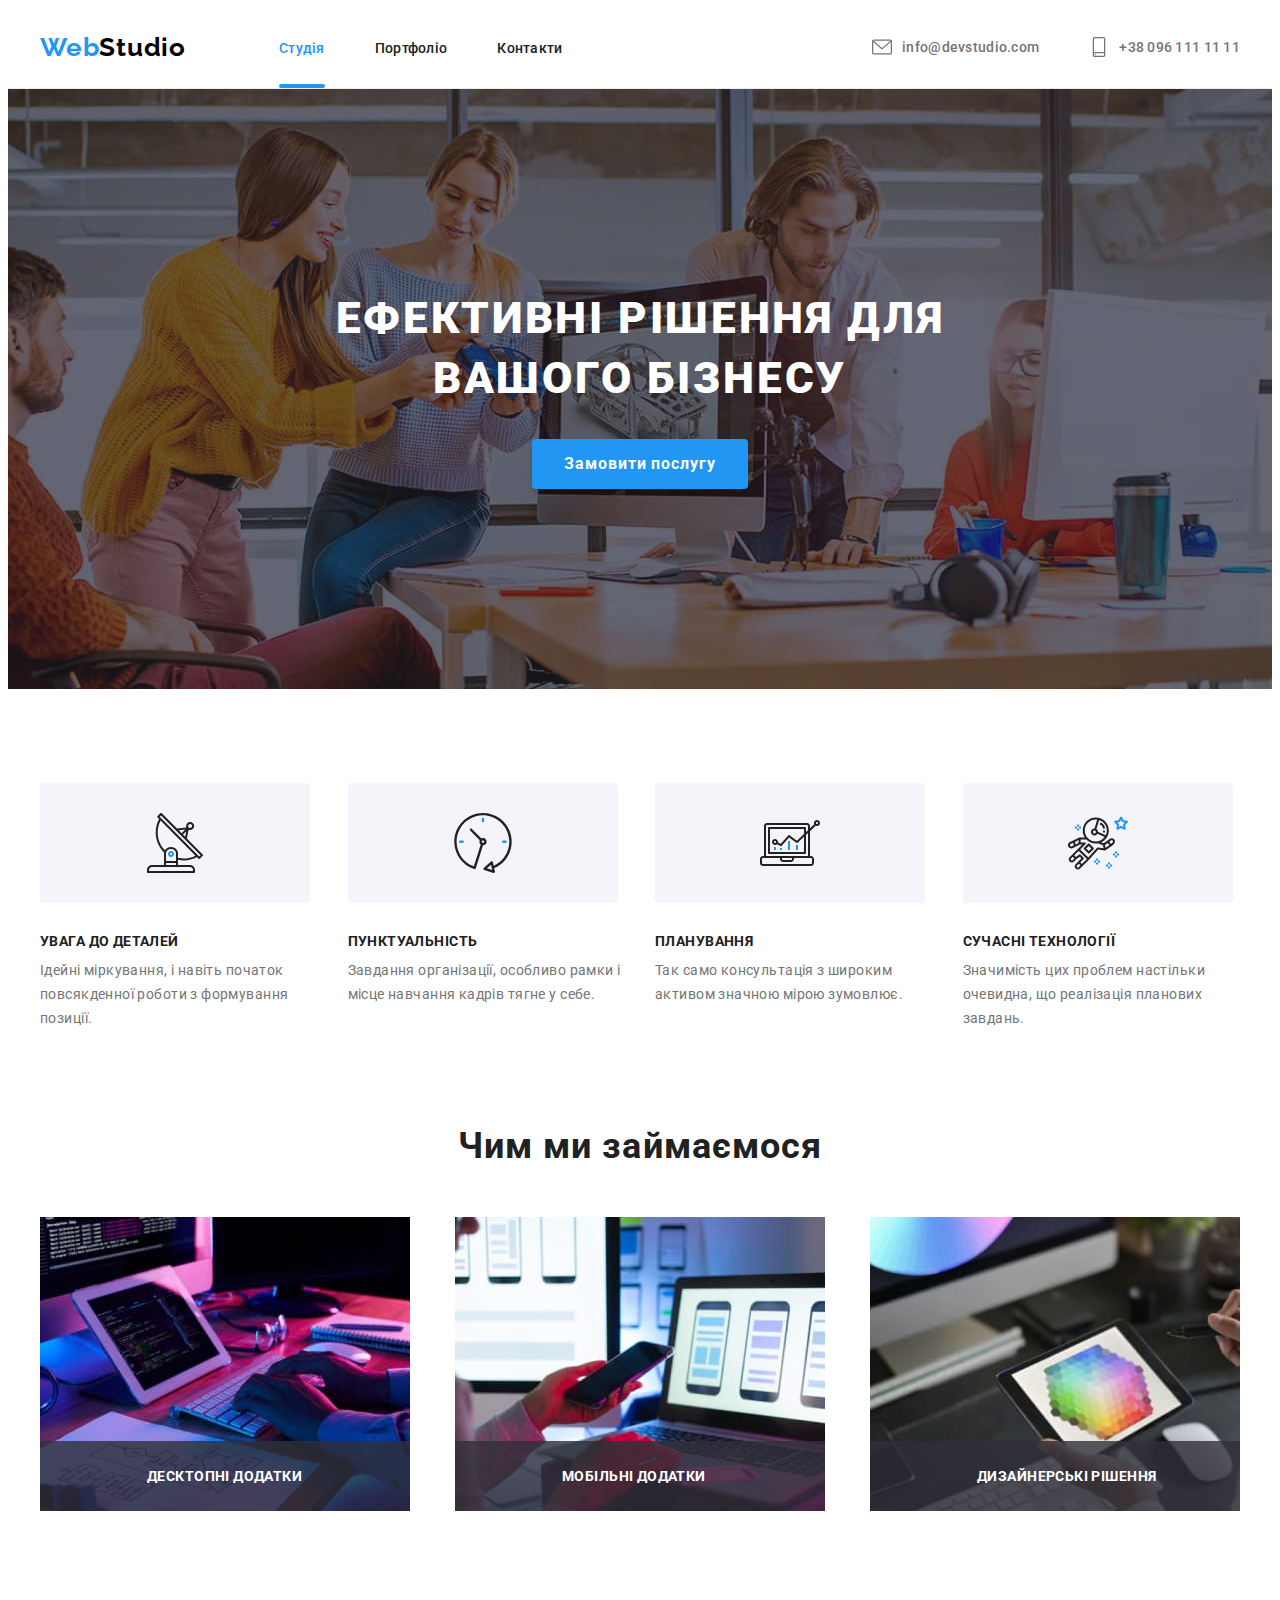
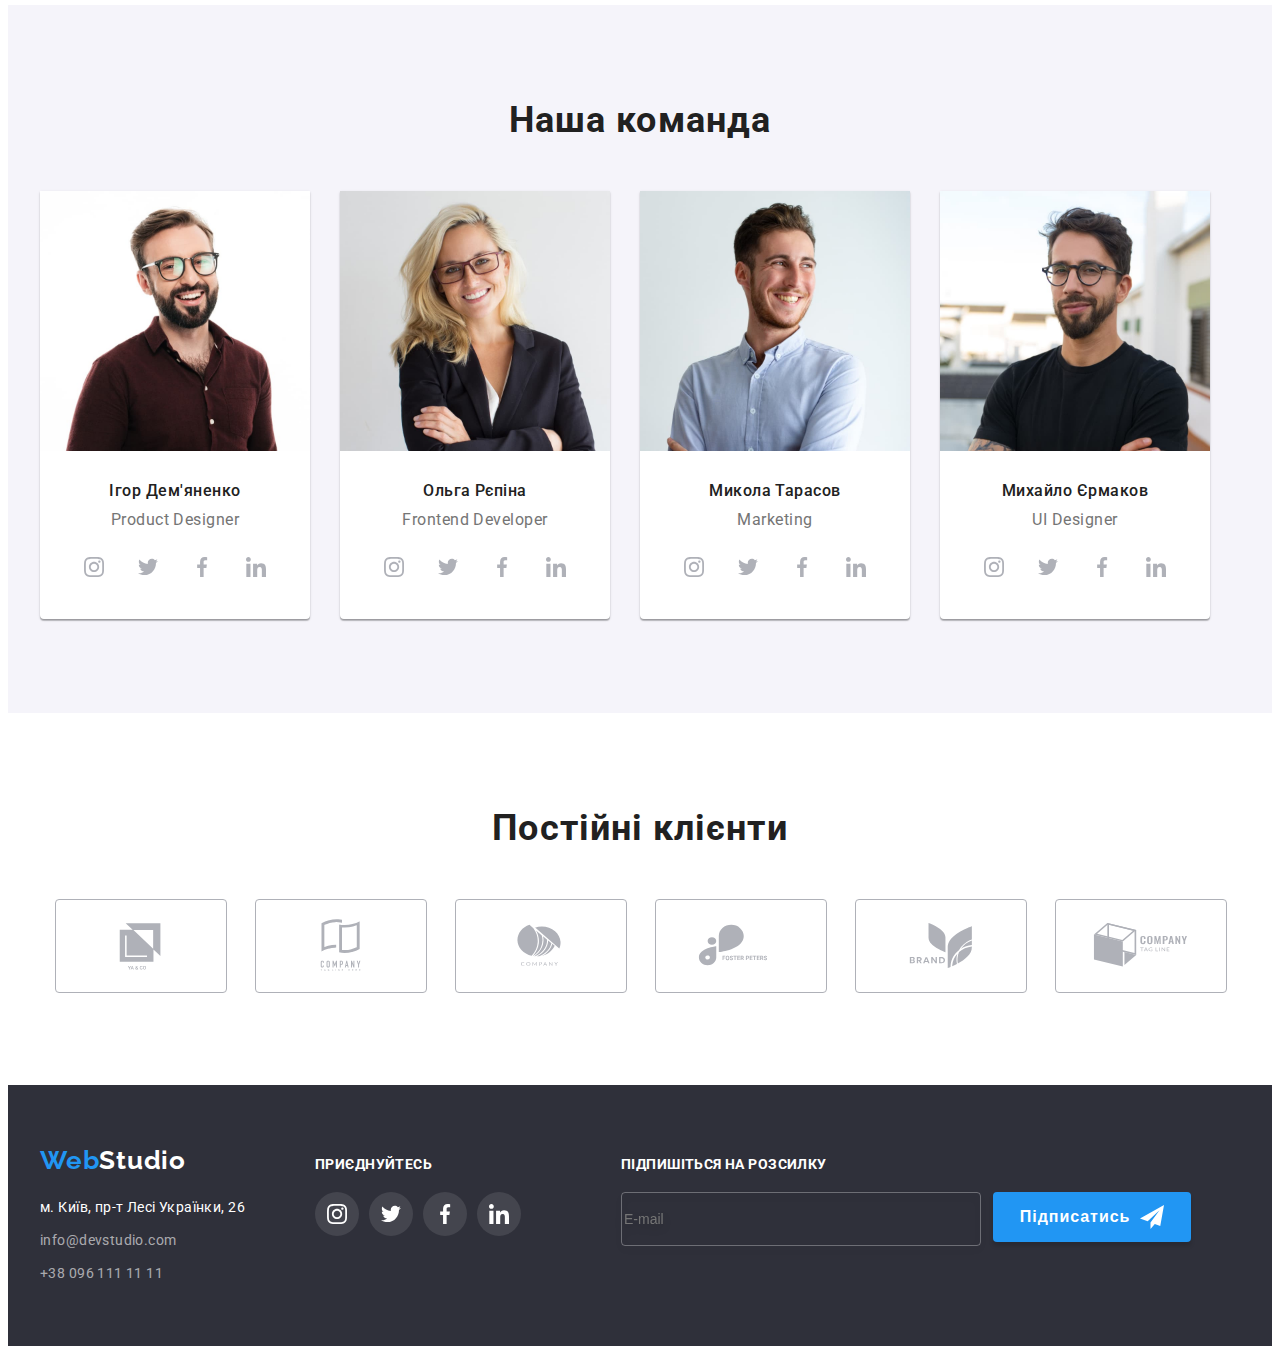
==== commit 21e8adc5: "HW7" ====
--- a/index.html
+++ b/index.html
@@ -11,8 +11,8 @@
     <link rel="stylesheet" href="https://cdnjs.cloudflare.com/ajax/libs/modern-normalize/1.1.0/modern-normalize.min.css"
     integrity="sha512-wpPYUAdjBVSE4KJnH1VR1HeZfpl1ub8YT/NKx4PuQ5NmX2tKuGu6U/JRp5y+Y8XG2tV+wKQpNHVUX03MfMFn9Q=="
     crossorigin="anonymous" referrerpolicy="no-referrer" />
-    <link rel="stylesheet" href="./css/styles.css">
     <link rel="stylesheet" href="./sass/main.scss">
+    <link rel="stylesheet" href="./css/main.min.css">
 </head>
 <body>
     <header class="header">
--- a/css/main.min.css
+++ b/css/main.min.css
@@ -0,0 +1 @@
+:root{--title-color: #212121;--subtitle-color: #757575;--blue-active-color: #2196F3;--white-title-color: #FFFFFF;--white-btm-color: #FFFFFF;--fill-icons-color: #AFB1B8;--t-d: 250ms;--t-t-f: cubic-bezier(0.4, 0, 0.2, 1)}h1,h2,h3,h4,h5,h6,p{margin:0}ul{list-style:none;margin:0;padding:0}img{display:block}body{font-family:"Roboto",sans-serif}.link{text-decoration:none}.logo{font-family:"Raleway";font-style:normal;font-weight:700;font-size:26px;line-height:1.1923;letter-spacing:.03em;color:#2196f3;margin-right:93px}.logo-studio{color:#000}.logo-studio-footer{color:#fff}.container{width:1200px;padding-left:15px;padding-right:15px;margin:0 auto}.header-container{display:flex;align-items:center}.header{padding-top:24px;padding-bottom:25px;border-bottom:1px solid #ececec}.header-upnav{display:flex}.header-nav{list-style:none;display:flex;gap:50px}.header-nav-link{position:relative;font-weight:500;font-size:14px;line-height:1.1428;letter-spacing:.02em;color:var(--title-color);text-decoration:none;padding-bottom:32px;transition-property:color;transition-duration:var(--t-d);transition-timing-function:var(--t-t-f)}.header-nav-link:hover,.header-nav-link:focus{color:var(--blue-active-color)}.header-is-active{position:relative;font-weight:500;font-size:14px;line-height:1.1428;letter-spacing:.02em;color:var(--blue-active-color);text-decoration:none;padding-bottom:32px}.non-active::after{content:"";position:absolute;left:0;bottom:0;width:100%;height:4px;background:var(--blue-active-color);border-radius:2px;opacity:0;transition-property:opacity;transition-duration:var(--t-d);transition-timing-function:var(--t-t-f)}.non-active:hover::after,.non-active:focus::after{opacity:1}.is-active::after{content:"";position:absolute;left:0;bottom:0;width:100%;height:4px;background:var(--blue-active-color);border-radius:2px;display:block;transition-property:opacity;transition-duration:var(--t-d);transition-timing-function:var(--t-t-f)}.header-nav-list{display:flex;margin-left:auto}.header-nav-address{font-weight:500;font-size:14px;line-height:1.1428;letter-spacing:.02em;color:var(--subtitle-color);margin-right:50px;display:flex;align-items:center;transition-property:color;transition-duration:var(--t-d);transition-timing-function:var(--t-t-f)}.header-soc-icon{fill:#757575;margin-right:10px;transition-property:fill;transition-duration:var(--t-d);transition-timing-function:var(--t-t-f)}.header-nav-address:hover,.header-nav-address:focus{color:var(--blue-active-color)}.header-nav-address:hover .header-soc-icon,.header-nav-address:focus .header-soc-icon{fill:var(--blue-active-color)}.header-nav-contact{font-weight:500;font-size:14px;line-height:1.1428;letter-spacing:.02em;color:var(--subtitle-color);display:flex;align-items:center;transition-property:color;transition-duration:var(--t-d);transition-timing-function:var(--t-t-f)}.header-nav-contact:hover,.header-nav-contact:focus{color:var(--blue-active-color)}.header-nav-contact:hover .header-soc-icon,.header-nav-contact:focus .header-soc-icon{fill:var(--blue-active-color)}.hero{background-image:linear-gradient(rgba(47, 48, 58, 0.4), rgba(47, 48, 58, 0.4)),url(../images/hero_image.jpg);background-position:center;background-size:cover;margin:0 auto;padding-top:200px;padding-bottom:200px}.hero-title{font-weight:900;font-size:44px;line-height:1.3636;text-align:center;letter-spacing:.06em;color:var(--white-title-color);text-transform:uppercase;margin-bottom:30px}.hero-btn{font-family:inherit;font-weight:700;font-size:16px;line-height:1.875;display:flex;align-items:center;text-align:center;letter-spacing:.06em;color:var(--white-btm-color);background:#2196f3;box-shadow:0px 4px 4px rgba(0,0,0,.15);border-radius:4px;border:none;cursor:pointer;display:block;margin:0 auto;width:216px;height:50px}.about{padding-top:94px;padding-bottom:94px}.about-uplist{display:flex;gap:30px}.about-list{flex-basis:calc((100% - 90px)/4)}.about-title{font-size:14px;line-height:1.1428;letter-spacing:.03em;text-transform:uppercase;color:var(--title-color);margin-bottom:10px}.about-subtitle{font-size:14px;line-height:1.7142;letter-spacing:.03em;color:var(--subtitle-color)}.about-link{width:270px;height:120px;background:#f5f4fa;border-radius:4px;display:flex;align-items:center;justify-content:center;margin-bottom:30px}.example{padding-bottom:94px}.example-title{font-size:36px;line-height:1.17;text-align:center;letter-spacing:.03em;color:var(--title-color);margin-bottom:50px}.example-list{display:flex;justify-content:space-between}.example-item{position:relative}.example-item::after{content:"";position:absolute;background:rgba(47,48,58,.8);width:100%;height:70px;bottom:0px}.example-text{font-size:14px;line-height:1.1428;text-align:center;letter-spacing:.03em;text-transform:uppercase;color:#fff;position:absolute;bottom:27px;left:107px;z-index:1}.team{background:#f5f4fa;padding-top:94px;padding-bottom:94px}.team-title{font-size:36px;line-height:1.17;text-align:center;letter-spacing:.03em;color:var(--title-color);margin-bottom:50px}.team-uplist{display:flex;gap:30px}.team-list{background-color:#fff;box-shadow:0px 1px 3px rgba(0,0,0,.12),0px 1px 1px rgba(0,0,0,.14),0px 2px 1px rgba(0,0,0,.2);border-radius:0px 0px 4px 4px}.team-description{padding-top:30px;padding-bottom:30px}.team-name{font-weight:500;font-size:16px;line-height:1.1875;text-align:center;letter-spacing:.03em;color:var(--title-color);margin-bottom:10px}.team-position{font-size:16px;line-height:1.1875;text-align:center;letter-spacing:.03em;color:var(--subtitle-color);margin-bottom:16px}.team-soc-list{display:flex;justify-content:center;gap:10px}.team-soc-item{width:44px;height:44px}.team-soc-link{width:100%;height:100%;background-color:#fff;border-radius:50%;display:flex;align-items:center;justify-content:center;transition-property:background-color;transition-duration:var(--t-d);transition-timing-function:var(--t-t-f)}.team-soc-icon{fill:var(--fill-icons-color);transition-property:fill;transition-duration:var(--t-d);transition-timing-function:var(--t-t-f)}.team-soc-link:hover,.team-soc-link:focus{background-color:var(--blue-active-color)}.team-soc-link:hover .team-soc-icon,.team-soc-link:focus .team-soc-icon{fill:#fff}.custom{background:#fff;padding-top:94px;padding-bottom:94px}.custom-title{font-size:36px;line-height:1.17;text-align:center;letter-spacing:.03em;color:var(--title-color);margin-bottom:50px}.custom-list{display:flex;justify-content:center;gap:30px}.custom-item{width:170px;height:92px}.custom-link{width:100%;height:100%;border:1px solid #afb1b8;border-radius:4px;display:flex;align-items:center;justify-content:center;transition-property:border-color;transition-duration:var(--t-d);transition-timing-function:var(--t-t-f)}.custom-icon{fill:var(--fill-icons-color);transition-property:fill;transition-duration:var(--t-d);transition-timing-function:var(--t-t-f)}.custom-link:hover,.custom-link:focus{border-color:#2196f3}.custom-link:hover .custom-icon,.custom-link:focus .custom-icon{fill:var(--blue-active-color)}.footer{background:#2f303a;padding-top:60px;padding-bottom:60px}.logo-footer{font-family:"Raleway";font-style:normal;font-weight:700;font-size:26px;line-height:1.1923;letter-spacing:.03em;color:#2196f3}.footer-address{display:flex;align-items:baseline}.footer-address-list{margin-top:20px}.footer-contact{font-size:14px;line-height:1.7142;letter-spacing:.03em;font-style:normal;margin-top:9px}.footer-contact-address{color:#fff}.footer-contact-link{color:rgba(255,255,255,.6)}.footer-soc{margin-left:70px}.footer-title{font-style:normal;font-size:14px;line-height:1.1428;letter-spacing:.03em;text-transform:uppercase;color:#fff;margin-bottom:20px}.team-soc-list{display:flex;justify-content:center;gap:10px}.footer-soc-item{width:44px;height:44px}.footer-soc-link{width:100%;height:100%;background-color:rgba(255,255,255,.1);border-radius:50%;display:flex;align-items:center;justify-content:center;transition-property:background-color;transition-duration:var(--t-d);transition-timing-function:var(--t-t-f)}.footer-soc-icon{fill:#fff}.footer-soc-link:hover,.footer-soc-link:focus{background-color:var(--blue-active-color)}.footer-send{width:570px;height:86px;margin-left:93px;padding-left:7px}.footer-left-title{font-style:normal;font-size:14px;line-height:1.1428;letter-spacing:.03em;text-transform:uppercase;color:#fff;margin-bottom:20px}.footer-downsend{display:flex}.mail-footer{width:358px;height:50px;background-color:rgba(0,0,0,0);margin-right:12px;font-size:14px;color:#fff;border:1px solid rgba(255,255,255,.3);filter:drop-shadow(0px 4px 4px rgba(0, 0, 0, 0.15));border-radius:4px}.btn-footer{font-weight:700;font-size:16px;line-height:1.875;display:flex;align-items:center;text-align:center;justify-content:center;letter-spacing:.06em;color:#fff;width:200px;height:50px;background:#2196f3;box-shadow:0px 4px 4px rgba(0,0,0,.15);border-radius:4px;border:none;cursor:pointer}.footer-btn-icon{fill:#fff;margin-left:10px}.portfolio{padding-top:94px;padding-bottom:94px}.all-btn{margin-bottom:50px;display:flex;gap:8px;justify-content:center}.portfolio-btn{font-family:"Roboto";font-style:normal;font-weight:500;font-size:16px;line-height:1.625;text-align:center;letter-spacing:.03em;color:#212121;cursor:pointer;background:#f5f4fa;border:none;border-radius:4px;padding:6px 22px 6px 22px;transition-property:background-color,box-shadow,border-radius,color;transition-duration:var(--t-d);transition-timing-function:var(--t-t-f)}.portfolio-btn:hover,.portfolio-btn:focus{background-color:#2196f3;box-shadow:0px 3px 1px rgba(0,0,0,.1),0px 1px 2px rgba(0,0,0,.08),0px 2px 2px rgba(0,0,0,.12);border-radius:4px;color:#fff}.portfolio-uplist{display:flex;gap:28px;flex-wrap:wrap}.portfolio-list{transition-property:box-shadow;transition-duration:var(--t-d);transition-timing-function:var(--t-t-f)}.portfolio-list:hover,.portfolio-list:focus{box-shadow:0px 1px 1px rgba(0,0,0,.12),0px 4px 4px rgba(0,0,0,.06),1px 4px 6px rgba(0,0,0,.16)}.portfolio-list:hover .portfolio-uptext,.portfolio-list:focus .portfolio-uptext{transform:translateY(0%)}.portfolio-list:hover .portfolio-block::after,.portfolio-list:focus .portfolio-block::after{transform:translateY(-100%)}.portfolio-block{position:relative;overflow:hidden}.portfolio-block::after{content:"";position:absolute;background-color:rgba(33,150,243,.9);width:100%;height:100%;transform:translateY(0%);transition-property:transform;transition-duration:var(--t-d);transition-timing-function:var(--t-t-f)}.portfolio-uptext{font-size:18px;line-height:1.5555;letter-spacing:.03em;color:#fff;position:absolute;top:63px;left:24px;bottom:63px;right:24px;transform:translateY(134%);z-index:1;transition-property:transform;transition-duration:var(--t-d);transition-timing-function:var(--t-t-f)}.under-photo{padding:20px 24px;border:1px solid #eee}.portfolio-title{font-size:18px;line-height:2;letter-spacing:.06em;color:var(--title-color)}.portfolio-text{font-size:16px;line-height:1.875;letter-spacing:.03em;color:var(--subtitle-color)}.backdrop{position:fixed;top:0;left:0;width:100%;height:100%;background:rgba(0,0,0,.2);transition-property:opacity visibility;transition-duration:var(--t-d);transition-timing-function:var(--t-t-f)}.backdrop.is-hidden{opacity:0;visibility:hidden;pointer-events:none}.backdrop.is-hidden .modal{transform:translate(-50%, -50%) scale(2)}.modal{position:absolute;top:50%;left:50%;transform:translate(-50%, -50%) scale(1);width:528px;height:581px;background:#fff;box-shadow:0px 1px 3px rgba(0,0,0,.12),0px 1px 1px rgba(0,0,0,.14),0px 2px 1px rgba(0,0,0,.2);border-radius:4px;transition-property:transform;transition-duration:var(--t-d);transition-timing-function:var(--t-t-f)}.modal-btn{width:30px;height:30px;background:#fff;border:1px solid rgba(0,0,0,.1);border-radius:50%;display:flex;align-items:center;justify-content:center;margin-left:auto;margin-right:8px;margin-top:8px;cursor:pointer}.modal-close-icon{fill:#000}.modal-btn:hover .modal-close-icon,.modal-btn:focus .modal-close-icon{fill:var(--blue-active-color)}.modal-title{font-size:20px;line-height:1.15;text-align:center;letter-spacing:.03em;color:var(--title-color);margin-top:10px}.js-speaker-form{width:448px;height:342px;margin-left:40px;margin-top:12px;display:flex;flex-direction:column}.text-upbox{font-weight:400;font-size:12px;line-height:1.6666;letter-spacing:.01em;color:#757575}.modal-content{position:relative}.modal-upbox{border:1px solid rgba(33,33,33,.2);border-radius:4px;width:448px;min-height:40px;margin-bottom:6px;padding-left:35px;outline:rgba(0,0,0,0);transition-property:border-color;transition-duration:var(--t-d);transition-timing-function:var(--t-t-f)}.modal-upbox:focus{border-color:var(--blue-active-color)}.modal-icon{position:absolute;left:12px;top:50%;transform:translateY(-60%);transition-property:fill;transition-duration:var(--t-d);transition-timing-function:var(--t-t-f)}.modal-upbox:focus+.modal-icon{fill:var(--blue-active-color)}.comment{font-weight:400;font-size:12px;line-height:1.6666;letter-spacing:.01em;color:#757575}.comment-box{min-width:448px;min-height:120px;padding:12px 16px 12px 16px;font-size:14px;border:1px solid rgba(33,33,33,.2);border-radius:4px;margin-bottom:20px;resize:none;outline:rgba(0,0,0,0);transition-property:border-color;transition-duration:var(--t-d);transition-timing-function:var(--t-t-f)}.comment-box:focus{border-color:var(--blue-active-color)}.checkbox{width:425px;height:24px;margin-bottom:30px;margin-left:52px;margin-top:20px;display:flex;align-items:center}.agree-box{-webkit-appearance:none;-moz-appearance:none;appearance:none;position:absolute;width:16px;height:15px}.agree{font-weight:400;font-size:14px;line-height:1.7142;letter-spacing:.03em;color:#757575;margin-left:7px}.checkbox-icon{display:inline-block;width:16px;height:15px;background-image:url(../images/checkbox-off.svg)}.agree-box:checked+.checkbox-icon{background-image:url(../images/checkbox-on.svg)}.link-in-agree{color:#2196f3}.btn-sudmit-box{margin-bottom:40px;margin-left:164px;margin-right:164px}.btn-sudmit{min-width:200px;min-height:50px;font-weight:700;font-size:16px;line-height:1.875;display:flex;align-items:center;text-align:center;justify-content:center;letter-spacing:.06em;color:#fff;background:#2196f3;box-shadow:0px 4px 4px rgba(0,0,0,.15);border-radius:4px;border:none;cursor:pointer}/*# sourceMappingURL=main.min.css.map */